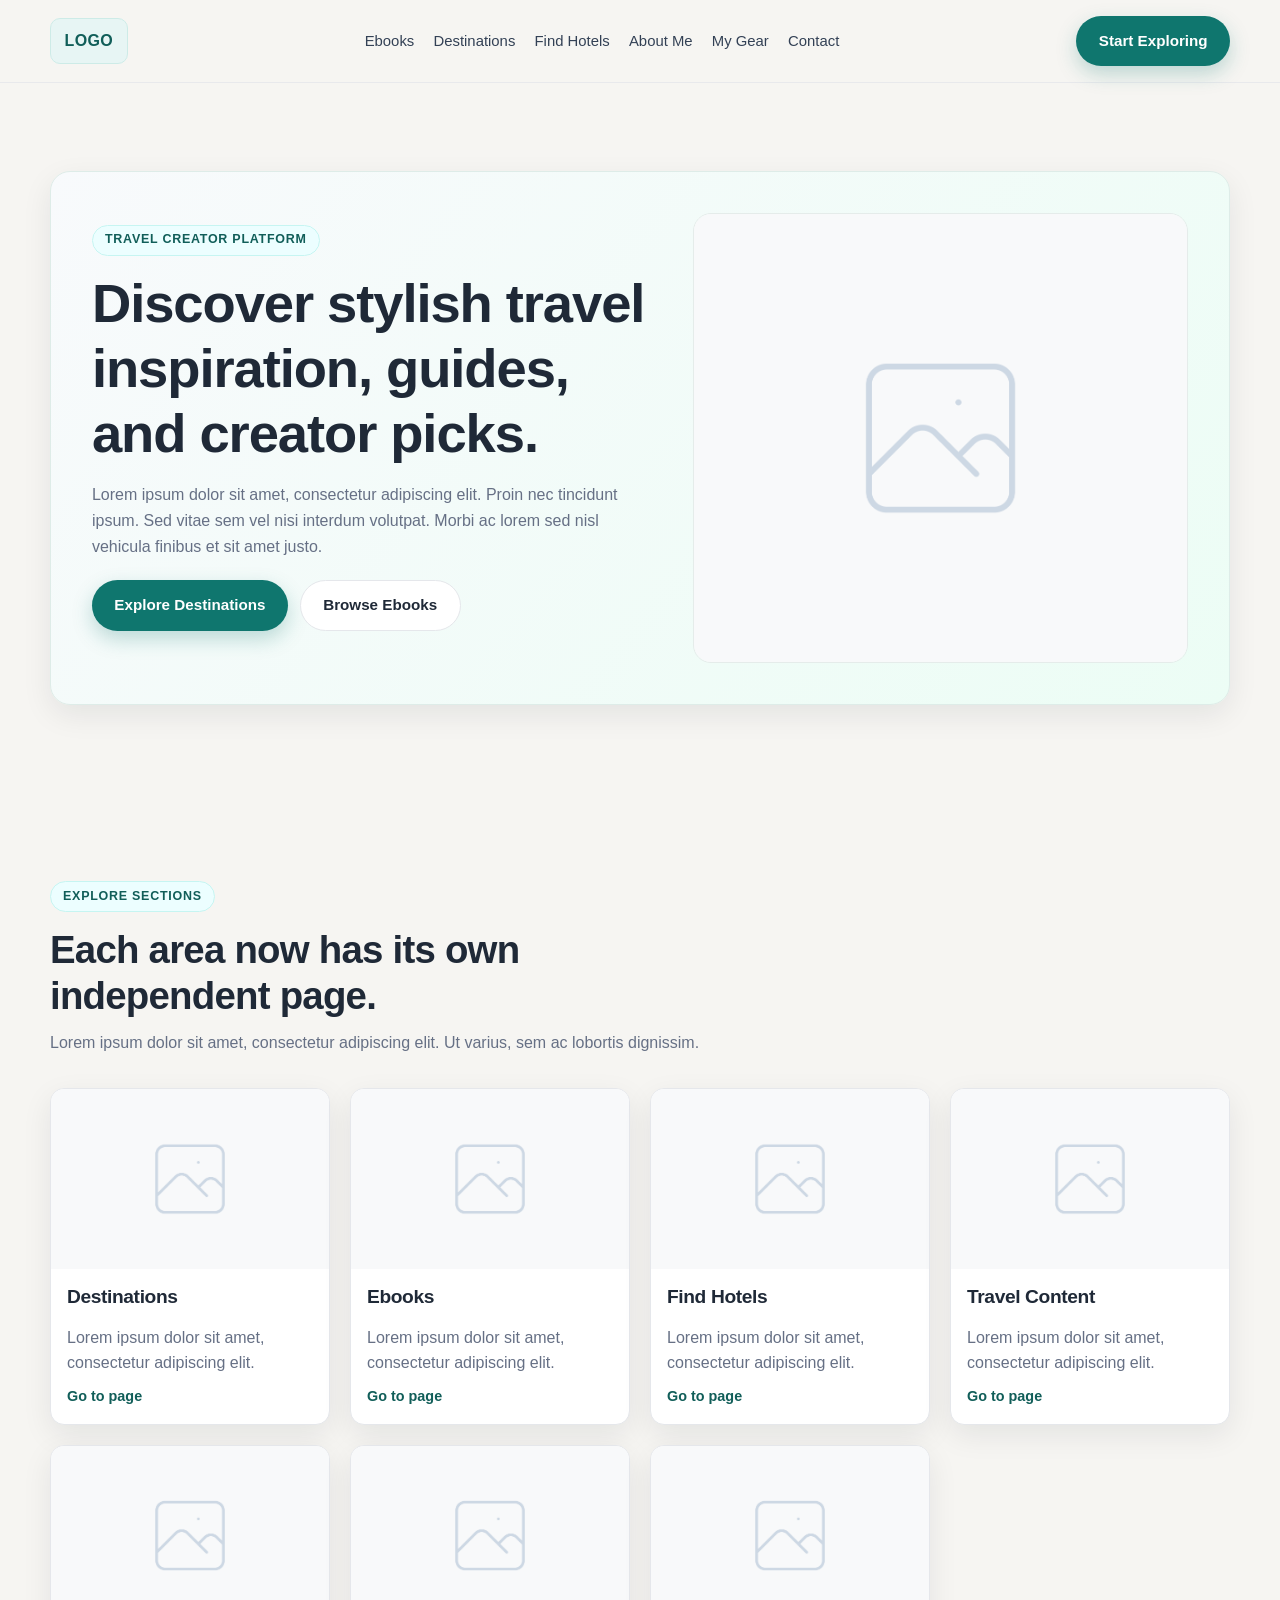
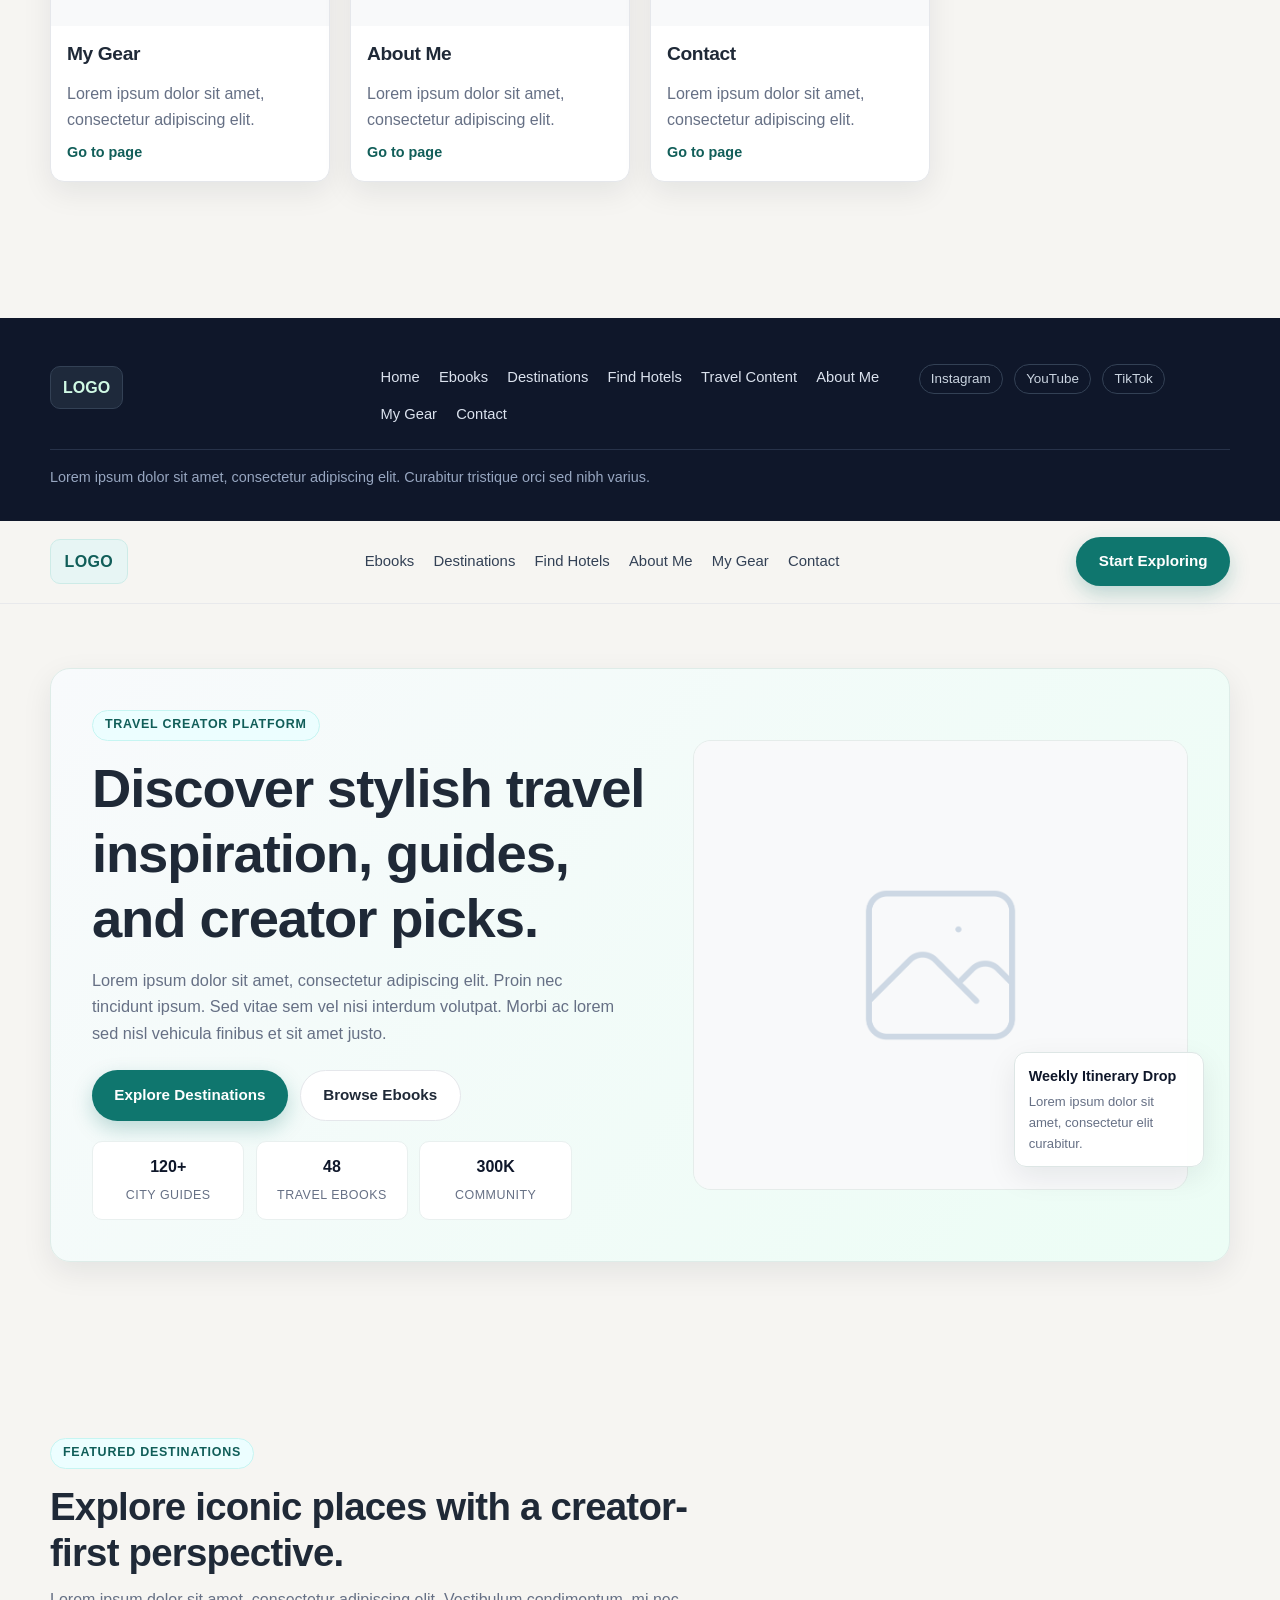
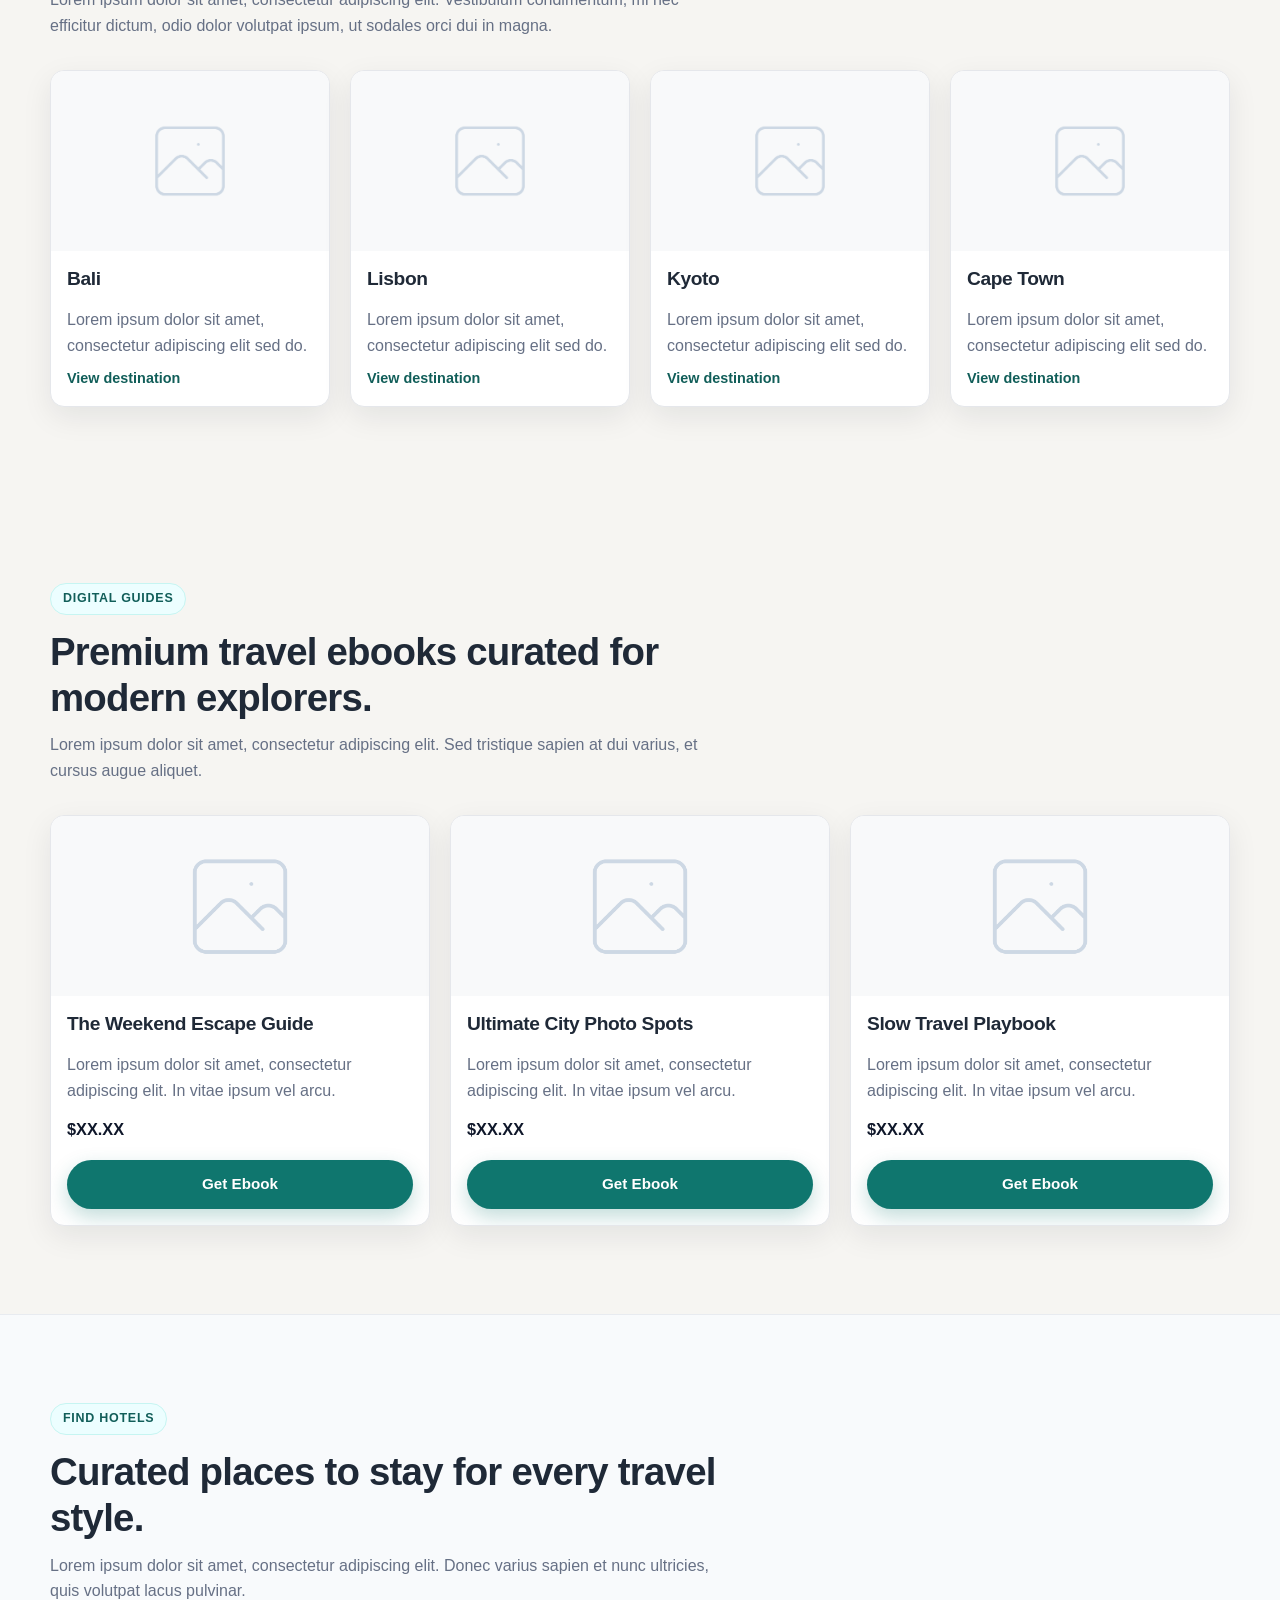
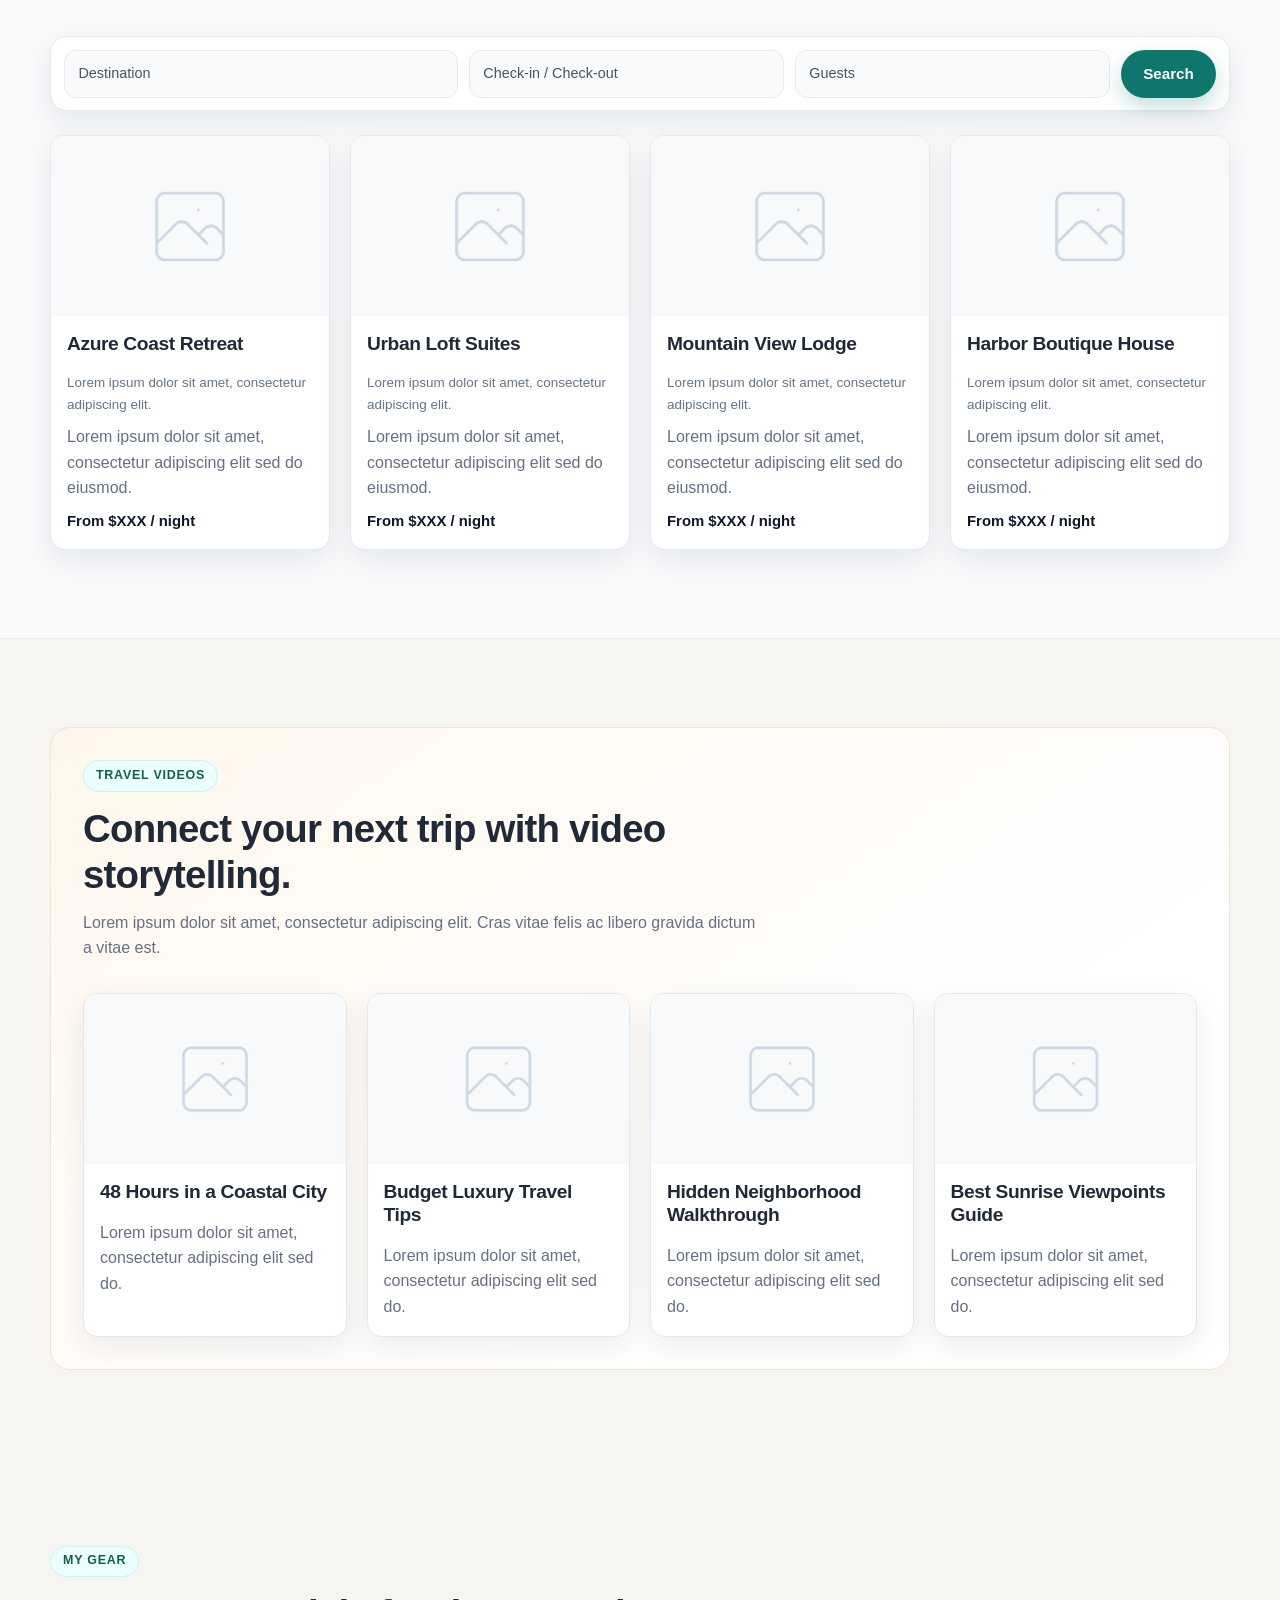
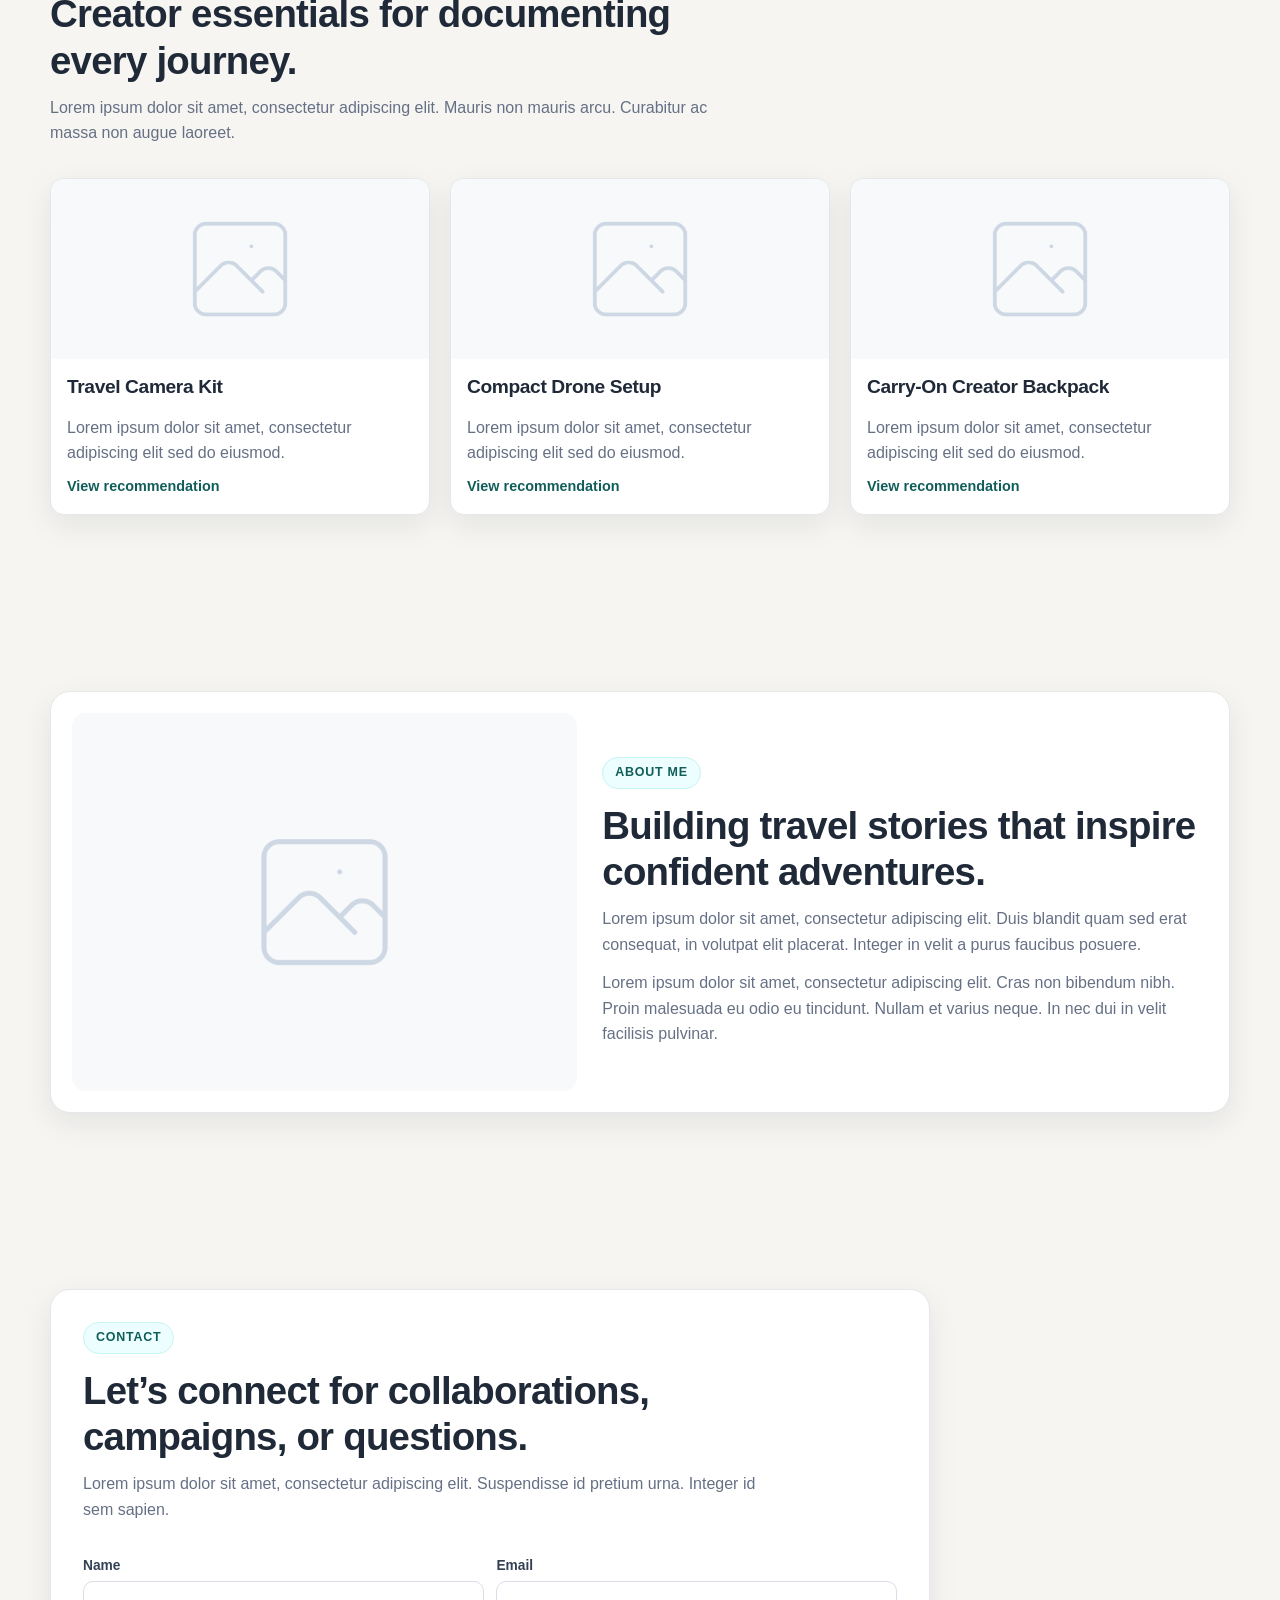
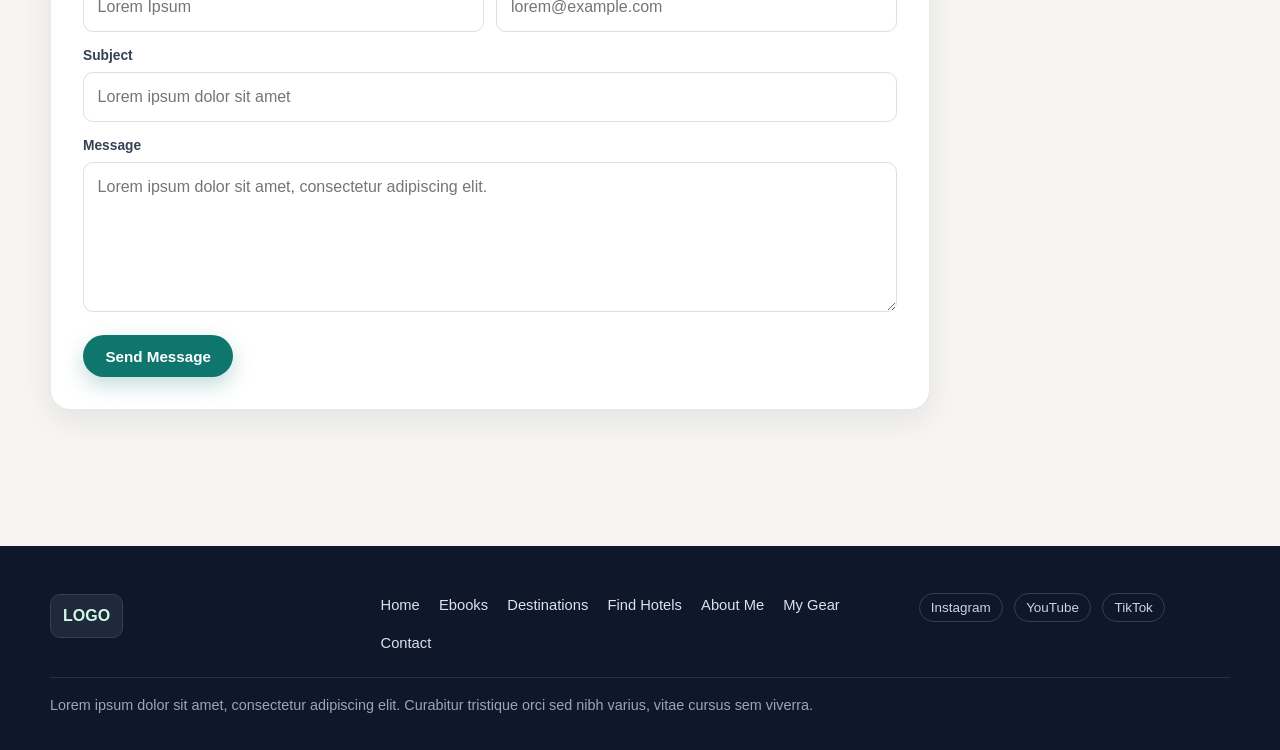
==== index.html @ 42e77be8 "Initial commit: static site (HTML/CSS) Made-with: Cursor" ====
<!DOCTYPE html>
<html lang="en">
<head>
  <meta charset="UTF-8">
  <meta name="viewport" content="width=device-width, initial-scale=1.0">
  <title>Home | Travel Creator Platform</title>
  <link rel="stylesheet" href="styles.css">
</head>
<body>
  <header class="top-nav">
    <div class="container nav-inner">
      <a class="logo" href="index.html">LOGO</a>
      <nav aria-label="Main navigation">
        <ul class="nav-links">
          <li><a href="ebooks.html">Ebooks</a></li>
          <li class="has-dropdown">
            <a href="destinations.html" aria-haspopup="true">Destinations</a>
            <ul class="dropdown-menu" aria-label="Random destination links">
              <li><a href="destinations.html#marrakech">Marrakech</a></li>
              <li><a href="destinations.html#reykjavik">Reykjavik</a></li>
              <li><a href="destinations.html#seoul">Seoul</a></li>
              <li><a href="destinations.html#cartagena">Cartagena</a></li>
              <li><a href="destinations.html#queenstown">Queenstown</a></li>
            </ul>
          </li>
          <li><a href="hotels.html">Find Hotels</a></li>
          <li><a href="about.html">About Me</a></li>
          <li><a href="gear.html">My Gear</a></li>
          <li><a href="contact.html">Contact</a></li>
        </ul>
      </nav>
      <a class="btn btn-primary" href="destinations.html">Start Exploring</a>
    </div>
  </header>

  <main>
    <section>
      <div class="container hero-shell">
        <div>
          <span class="eyebrow">Travel Creator Platform</span>
          <h1>Discover stylish travel inspiration, guides, and creator picks.</h1>
          <p>
            Lorem ipsum dolor sit amet, consectetur adipiscing elit. Proin nec tincidunt ipsum. Sed vitae sem vel nisi interdum
            volutpat. Morbi ac lorem sed nisl vehicula finibus et sit amet justo.
          </p>
          <div class="hero-actions">
            <a class="btn btn-primary" href="destinations.html">Explore Destinations</a>
            <a class="btn btn-outline" href="ebooks.html">Browse Ebooks</a>
          </div>
        </div>
        <div class="hero-media">
          <img src="general-img-landscape.png" alt="Travel hero placeholder image">
        </div>
      </div>
    </section>

    <section>
      <div class="container">
        <div class="section-head">
          <span class="eyebrow">Explore Sections</span>
          <h2>Each area now has its own independent page.</h2>
          <p>Lorem ipsum dolor sit amet, consectetur adipiscing elit. Ut varius, sem ac lobortis dignissim.</p>
        </div>
        <div class="card-grid grid-4">
          <article class="card">
            <img src="general-img-landscape.png" alt="Destinations preview placeholder">
            <div class="card-content">
              <h3>Destinations</h3>
              <p>Lorem ipsum dolor sit amet, consectetur adipiscing elit.</p>
              <a class="card-link" href="destinations.html">Go to page</a>
            </div>
          </article>
          <article class="card">
            <img src="general-img-landscape.png" alt="Ebooks preview placeholder">
            <div class="card-content">
              <h3>Ebooks</h3>
              <p>Lorem ipsum dolor sit amet, consectetur adipiscing elit.</p>
              <a class="card-link" href="ebooks.html">Go to page</a>
            </div>
          </article>
          <article class="card">
            <img src="general-img-landscape.png" alt="Hotels preview placeholder">
            <div class="card-content">
              <h3>Find Hotels</h3>
              <p>Lorem ipsum dolor sit amet, consectetur adipiscing elit.</p>
              <a class="card-link" href="hotels.html">Go to page</a>
            </div>
          </article>
          <article class="card">
            <img src="general-img-landscape.png" alt="Travel videos preview placeholder">
            <div class="card-content">
              <h3>Travel Content</h3>
              <p>Lorem ipsum dolor sit amet, consectetur adipiscing elit.</p>
              <a class="card-link" href="videos.html">Go to page</a>
            </div>
          </article>
          <article class="card">
            <img src="general-img-landscape.png" alt="My gear preview placeholder">
            <div class="card-content">
              <h3>My Gear</h3>
              <p>Lorem ipsum dolor sit amet, consectetur adipiscing elit.</p>
              <a class="card-link" href="gear.html">Go to page</a>
            </div>
          </article>
          <article class="card">
            <img src="general-img-landscape.png" alt="About me preview placeholder">
            <div class="card-content">
              <h3>About Me</h3>
              <p>Lorem ipsum dolor sit amet, consectetur adipiscing elit.</p>
              <a class="card-link" href="about.html">Go to page</a>
            </div>
          </article>
          <article class="card">
            <img src="general-img-landscape.png" alt="Contact preview placeholder">
            <div class="card-content">
              <h3>Contact</h3>
              <p>Lorem ipsum dolor sit amet, consectetur adipiscing elit.</p>
              <a class="card-link" href="contact.html">Go to page</a>
            </div>
          </article>
        </div>
      </div>
    </section>
  </main>

  <footer class="footer">
    <div class="container">
      <div class="footer-top">
        <div><a class="footer-logo" href="index.html">LOGO</a></div>
        <nav aria-label="Footer navigation">
          <ul class="footer-links">
            <li><a href="index.html">Home</a></li>
            <li><a href="ebooks.html">Ebooks</a></li>
            <li><a href="destinations.html">Destinations</a></li>
            <li><a href="hotels.html">Find Hotels</a></li>
            <li><a href="videos.html">Travel Content</a></li>
            <li><a href="about.html">About Me</a></li>
            <li><a href="gear.html">My Gear</a></li>
            <li><a href="contact.html">Contact</a></li>
          </ul>
        </nav>
        <ul class="social-links" aria-label="Social links placeholders">
          <li><a href="#">Instagram</a></li>
          <li><a href="#">YouTube</a></li>
          <li><a href="#">TikTok</a></li>
        </ul>
      </div>
      <p class="footer-note">Lorem ipsum dolor sit amet, consectetur adipiscing elit. Curabitur tristique orci sed nibh varius.</p>
    </div>
  </footer>
</body>
</html>
<!DOCTYPE html>
<html lang="en">
<head>
  <meta charset="UTF-8">
  <meta name="viewport" content="width=device-width, initial-scale=1.0">
  <title>Travel Creator Platform Mockup</title>
  <style>
    :root {
      --bg: #f6f5f2;
      --surface: #ffffff;
      --surface-soft: #f9fafb;
      --text: #1f2937;
      --muted: #667085;
      --primary: #0f766e;
      --primary-dark: #115e59;
      --accent: #f59e0b;
      --border: #e5e7eb;
      --shadow: 0 10px 30px rgba(15, 23, 42, 0.08);
      --radius-lg: 20px;
      --radius-md: 14px;
      --radius-sm: 10px;
      --container: 1180px;
    }

    * {
      box-sizing: border-box;
      margin: 0;
      padding: 0;
    }

    body {
      font-family: "Inter", "Segoe UI", Roboto, Helvetica, Arial, sans-serif;
      background: var(--bg);
      color: var(--text);
      line-height: 1.6;
    }

    img {
      max-width: 100%;
      display: block;
    }

    a {
      color: inherit;
      text-decoration: none;
    }

    .container {
      width: min(var(--container), calc(100% - 3rem));
      margin: 0 auto;
    }

    section {
      padding: 5.5rem 0;
    }

    .section-head {
      max-width: 680px;
      margin-bottom: 2rem;
    }

    .eyebrow {
      display: inline-block;
      background: #ecfeff;
      color: var(--primary-dark);
      border: 1px solid #c6f5f2;
      padding: 0.3rem 0.75rem;
      border-radius: 999px;
      font-size: 0.78rem;
      font-weight: 700;
      text-transform: uppercase;
      letter-spacing: 0.06em;
      margin-bottom: 0.9rem;
    }

    h1, h2, h3 {
      line-height: 1.2;
      letter-spacing: -0.02em;
    }

    h1 {
      font-size: clamp(2rem, 4.5vw, 3.4rem);
      margin-bottom: 1rem;
    }

    h2 {
      font-size: clamp(1.7rem, 3.2vw, 2.4rem);
      margin-bottom: 0.7rem;
    }

    h3 {
      font-size: 1.2rem;
      margin-bottom: 0.5rem;
    }

    p {
      color: var(--muted);
    }

    .btn {
      display: inline-flex;
      align-items: center;
      justify-content: center;
      gap: 0.45rem;
      border: none;
      border-radius: 999px;
      padding: 0.78rem 1.4rem;
      font-weight: 600;
      font-size: 0.95rem;
      cursor: pointer;
      transition: all 0.2s ease;
    }

    .btn-primary {
      background: var(--primary);
      color: #ffffff;
      box-shadow: 0 8px 20px rgba(15, 118, 110, 0.25);
    }

    .btn-primary:hover {
      background: var(--primary-dark);
      transform: translateY(-1px);
    }

    .btn-outline {
      background: #ffffff;
      color: var(--text);
      border: 1px solid var(--border);
    }

    .btn-outline:hover {
      border-color: #cfd6e1;
      background: #fbfbfb;
    }

    .top-nav {
      position: sticky;
      top: 0;
      z-index: 20;
      background: rgba(246, 245, 242, 0.92);
      backdrop-filter: blur(10px);
      border-bottom: 1px solid rgba(229, 231, 235, 0.8);
    }

    .nav-inner {
      display: flex;
      align-items: center;
      justify-content: space-between;
      gap: 1rem;
      min-height: 82px;
    }

    .logo {
      background: #e7f5f4;
      border: 1px solid #cdebe7;
      color: var(--primary-dark);
      font-weight: 800;
      border-radius: 10px;
      padding: 0.55rem 0.85rem;
      letter-spacing: 0.02em;
      white-space: nowrap;
    }

    .nav-links {
      display: flex;
      flex-wrap: wrap;
      align-items: center;
      justify-content: center;
      gap: 1rem;
      list-style: none;
      font-size: 0.93rem;
      color: #334155;
      font-weight: 500;
    }

    .nav-links a {
      padding: 0.35rem 0.1rem;
      border-bottom: 2px solid transparent;
      transition: border-color 0.2s ease, color 0.2s ease;
    }

    .has-dropdown {
      position: relative;
    }

    .dropdown-menu {
      position: absolute;
      top: calc(100% + 0.6rem);
      left: 0;
      list-style: none;
      min-width: 190px;
      padding: 0.5rem;
      background: #ffffff;
      border: 1px solid var(--border);
      border-radius: 12px;
      box-shadow: var(--shadow);
      display: grid;
      gap: 0.2rem;
      opacity: 0;
      visibility: hidden;
      transform: translateY(8px);
      transition: opacity 0.2s ease, transform 0.2s ease, visibility 0.2s ease;
      z-index: 30;
    }

    .dropdown-menu a {
      display: block;
      border-radius: 8px;
      padding: 0.45rem 0.55rem;
      border-bottom: none;
      font-size: 0.9rem;
      color: #334155;
    }

    .dropdown-menu a:hover {
      background: #f3f6fb;
      color: var(--primary-dark);
    }

    .has-dropdown:hover .dropdown-menu,
    .has-dropdown:focus-within .dropdown-menu {
      opacity: 1;
      visibility: visible;
      transform: translateY(0);
    }

    .nav-links a:hover {
      color: var(--primary-dark);
      border-color: #9fe6de;
    }

    .hero {
      padding-top: 4rem;
    }

    .hero-shell {
      display: grid;
      grid-template-columns: 1.15fr 1fr;
      gap: 2rem;
      align-items: center;
      background: linear-gradient(130deg, #f8fafc 0%, #ecfdf5 100%);
      border: 1px solid #deece8;
      border-radius: var(--radius-lg);
      padding: clamp(1.4rem, 3.2vw, 3rem);
      box-shadow: var(--shadow);
      position: relative;
      overflow: hidden;
    }

    .hero-copy p {
      max-width: 58ch;
      margin-bottom: 1.5rem;
      font-size: 1.02rem;
    }

    .hero-actions {
      display: flex;
      flex-wrap: wrap;
      gap: 0.75rem;
      margin-bottom: 1.25rem;
    }

    .mini-stats {
      display: grid;
      grid-template-columns: repeat(3, minmax(80px, 1fr));
      gap: 0.7rem;
      max-width: 480px;
    }

    .mini-stats div {
      background: #ffffff;
      border: 1px solid #e9f0ef;
      border-radius: var(--radius-sm);
      padding: 0.75rem;
      text-align: center;
    }

    .mini-stats strong {
      display: block;
      color: #0f172a;
      font-size: 1rem;
      margin-bottom: 0.1rem;
    }

    .mini-stats span {
      color: var(--muted);
      font-size: 0.78rem;
      text-transform: uppercase;
      letter-spacing: 0.04em;
    }

    .hero-media {
      position: relative;
    }

    .hero-media img {
      width: 100%;
      height: 450px;
      object-fit: cover;
      border-radius: 18px;
      border: 1px solid #e5ecea;
    }

    .floating-card {
      position: absolute;
      right: -1rem;
      bottom: 1.4rem;
      background: rgba(255, 255, 255, 0.95);
      border: 1px solid #dde6e5;
      border-radius: 12px;
      box-shadow: var(--shadow);
      padding: 0.75rem 0.85rem;
      max-width: 190px;
    }

    .floating-card strong {
      font-size: 0.9rem;
      display: block;
      color: #0f172a;
      margin-bottom: 0.2rem;
    }

    .floating-card p {
      font-size: 0.82rem;
    }

    .card-grid {
      display: grid;
      gap: 1.25rem;
    }

    .dest-grid {
      grid-template-columns: repeat(4, minmax(0, 1fr));
    }

    .ebook-grid,
    .gear-grid {
      grid-template-columns: repeat(3, minmax(0, 1fr));
    }

    .hotel-grid,
    .video-grid {
      grid-template-columns: repeat(4, minmax(0, 1fr));
    }

    .card {
      background: var(--surface);
      border: 1px solid var(--border);
      border-radius: var(--radius-md);
      overflow: hidden;
      box-shadow: var(--shadow);
      display: flex;
      flex-direction: column;
      min-height: 100%;
    }

    .card img {
      width: 100%;
      height: 180px;
      object-fit: cover;
    }

    .card-content {
      padding: 1rem;
      display: flex;
      flex-direction: column;
      gap: 0.55rem;
      flex-grow: 1;
    }

    .card-link {
      margin-top: auto;
      color: var(--primary-dark);
      font-weight: 700;
      font-size: 0.9rem;
    }

    .price {
      color: #0f172a;
      font-weight: 800;
      font-size: 1.02rem;
      margin: 0.25rem 0 0.55rem;
    }

    .hotels-section {
      background: #f8fafc;
      border-top: 1px solid #e8ebf0;
      border-bottom: 1px solid #e8ebf0;
    }

    .search-mock {
      background: #ffffff;
      border: 1px solid var(--border);
      border-radius: 16px;
      box-shadow: var(--shadow);
      padding: 0.8rem;
      display: grid;
      grid-template-columns: 1.25fr 1fr 1fr auto;
      gap: 0.65rem;
      margin-bottom: 1.5rem;
    }

    .search-chip {
      background: var(--surface-soft);
      border: 1px solid #e8eaef;
      border-radius: 12px;
      padding: 0.72rem 0.85rem;
      color: #475467;
      font-size: 0.9rem;
    }

    .hotel-meta {
      font-size: 0.84rem;
      color: #64748b;
    }

    .hotel-price {
      margin-top: auto;
      font-weight: 700;
      color: #0f172a;
      font-size: 0.93rem;
    }

    .youtube-wrap {
      background: linear-gradient(145deg, #fff7ed 0%, #fff 70%);
      border: 1px solid #f4e4cd;
      border-radius: var(--radius-lg);
      padding: clamp(1.2rem, 2.5vw, 2rem);
    }

    .video-card img {
      height: 170px;
    }

    .about-grid {
      display: grid;
      grid-template-columns: 1fr 1.2fr;
      gap: 1.6rem;
      align-items: center;
      background: #ffffff;
      border: 1px solid var(--border);
      border-radius: var(--radius-lg);
      box-shadow: var(--shadow);
      padding: 1.3rem;
    }

    .about-grid img {
      border-radius: 14px;
      min-height: 320px;
      object-fit: cover;
    }

    .about-content p + p {
      margin-top: 0.8rem;
    }

    .contact-wrap {
      max-width: 880px;
      background: #ffffff;
      border: 1px solid var(--border);
      border-radius: var(--radius-lg);
      padding: clamp(1.2rem, 2.5vw, 2rem);
      box-shadow: var(--shadow);
    }

    form {
      margin-top: 1rem;
    }

    .form-grid {
      display: grid;
      grid-template-columns: repeat(2, minmax(0, 1fr));
      gap: 0.8rem;
      margin-bottom: 0.8rem;
    }

    label {
      display: block;
      font-size: 0.86rem;
      color: #344054;
      margin-bottom: 0.3rem;
      font-weight: 600;
    }

    input,
    textarea {
      width: 100%;
      border: 1px solid #d9dee8;
      border-radius: 10px;
      padding: 0.72rem 0.85rem;
      font: inherit;
      color: var(--text);
      background: #fff;
    }

    textarea {
      min-height: 150px;
      resize: vertical;
    }

    .footer {
      background: #0f172a;
      color: #dbe2ee;
      padding: 3rem 0 2rem;
      margin-top: 3rem;
    }

    .footer-top {
      display: grid;
      grid-template-columns: 1.2fr 2fr 1.2fr;
      gap: 1.2rem;
      align-items: start;
      margin-bottom: 1.4rem;
    }

    .footer-logo {
      display: inline-block;
      background: #1e293b;
      border: 1px solid #334155;
      border-radius: 10px;
      color: #d1fae5;
      font-weight: 800;
      padding: 0.5rem 0.75rem;
    }

    .footer-links {
      list-style: none;
      display: flex;
      flex-wrap: wrap;
      gap: 0.85rem 1.2rem;
      font-size: 0.92rem;
    }

    .social-links {
      list-style: none;
      display: flex;
      flex-wrap: wrap;
      gap: 0.7rem;
      justify-content: flex-start;
    }

    .social-links a {
      border: 1px solid #334155;
      border-radius: 999px;
      padding: 0.38rem 0.7rem;
      font-size: 0.84rem;
      color: #cbd5e1;
    }

    .footer-note {
      border-top: 1px solid #273249;
      padding-top: 1rem;
      font-size: 0.9rem;
      color: #97a6c0;
    }

    @media (max-width: 1080px) {
      .hero-shell,
      .about-grid {
        grid-template-columns: 1fr;
      }

      .dest-grid {
        grid-template-columns: repeat(2, minmax(0, 1fr));
      }

      .ebook-grid,
      .hotel-grid,
      .video-grid,
      .gear-grid {
        grid-template-columns: repeat(2, minmax(0, 1fr));
      }

      .search-mock {
        grid-template-columns: 1fr 1fr;
      }

      .footer-top {
        grid-template-columns: 1fr;
      }
    }

    @media (max-width: 700px) {
      .container {
        width: min(var(--container), calc(100% - 1.4rem));
      }

      section {
        padding: 4rem 0;
      }

      .nav-inner {
        flex-wrap: wrap;
        justify-content: center;
        padding: 0.8rem 0;
      }

      .nav-links {
        justify-content: center;
      }

      .dropdown-menu {
        position: static;
        opacity: 1;
        visibility: visible;
        transform: none;
        min-width: 0;
        margin-top: 0.45rem;
      }

      .dest-grid,
      .ebook-grid,
      .hotel-grid,
      .video-grid,
      .gear-grid,
      .form-grid,
      .search-mock {
        grid-template-columns: 1fr;
      }

      .hero-media img {
        height: 300px;
      }

      .floating-card {
        right: 0.8rem;
      }
    }
  </style>
</head>
<body>
  <header class="top-nav">
    <div class="container nav-inner">
      <a class="logo" href="#">LOGO</a>
      <nav aria-label="Main navigation">
        <ul class="nav-links">
          <li><a href="#ebooks">Ebooks</a></li>
          <li class="has-dropdown">
            <a href="#destinations" aria-haspopup="true">Destinations</a>
            <ul class="dropdown-menu" aria-label="Random destination links">
              <li><a href="#destinations">Marrakech</a></li>
              <li><a href="#destinations">Reykjavik</a></li>
              <li><a href="#destinations">Seoul</a></li>
              <li><a href="#destinations">Cartagena</a></li>
              <li><a href="#destinations">Queenstown</a></li>
            </ul>
          </li>
          <li><a href="#find-hotels">Find Hotels</a></li>
          <li><a href="#about">About Me</a></li>
          <li><a href="#gear">My Gear</a></li>
          <li><a href="#contact">Contact</a></li>
        </ul>
      </nav>
      <a class="btn btn-primary" href="#">Start Exploring</a>
    </div>
  </header>

  <main id="home">
    <section class="hero">
      <div class="container hero-shell">
        <div class="hero-copy">
          <span class="eyebrow">Travel Creator Platform</span>
          <h1>Discover stylish travel inspiration, guides, and creator picks.</h1>
          <p>
            Lorem ipsum dolor sit amet, consectetur adipiscing elit. Proin nec tincidunt ipsum. Sed vitae sem vel nisi interdum
            volutpat. Morbi ac lorem sed nisl vehicula finibus et sit amet justo.
          </p>
          <div class="hero-actions">
            <a class="btn btn-primary" href="#">Explore Destinations</a>
            <a class="btn btn-outline" href="#">Browse Ebooks</a>
          </div>
          <div class="mini-stats" aria-label="Travel highlights">
            <div>
              <strong>120+</strong>
              <span>City Guides</span>
            </div>
            <div>
              <strong>48</strong>
              <span>Travel Ebooks</span>
            </div>
            <div>
              <strong>300K</strong>
              <span>Community</span>
            </div>
          </div>
        </div>
        <div class="hero-media">
          <img src="general-img-landscape.png" alt="Travel hero placeholder image">
          <aside class="floating-card">
            <strong>Weekly Itinerary Drop</strong>
            <p>Lorem ipsum dolor sit amet, consectetur elit curabitur.</p>
          </aside>
        </div>
      </div>
    </section>

    <section id="destinations">
      <div class="container">
        <div class="section-head">
          <span class="eyebrow">Featured Destinations</span>
          <h2>Explore iconic places with a creator-first perspective.</h2>
          <p>
            Lorem ipsum dolor sit amet, consectetur adipiscing elit. Vestibulum condimentum, mi nec efficitur dictum, odio dolor
            volutpat ipsum, ut sodales orci dui in magna.
          </p>
        </div>
        <div class="card-grid dest-grid">
          <article class="card">
            <img src="general-img-landscape.png" alt="Destination placeholder for Bali">
            <div class="card-content">
              <h3>Bali</h3>
              <p>Lorem ipsum dolor sit amet, consectetur adipiscing elit sed do.</p>
              <a class="card-link" href="#">View destination</a>
            </div>
          </article>
          <article class="card">
            <img src="general-img-landscape.png" alt="Destination placeholder for Lisbon">
            <div class="card-content">
              <h3>Lisbon</h3>
              <p>Lorem ipsum dolor sit amet, consectetur adipiscing elit sed do.</p>
              <a class="card-link" href="#">View destination</a>
            </div>
          </article>
          <article class="card">
            <img src="general-img-landscape.png" alt="Destination placeholder for Kyoto">
            <div class="card-content">
              <h3>Kyoto</h3>
              <p>Lorem ipsum dolor sit amet, consectetur adipiscing elit sed do.</p>
              <a class="card-link" href="#">View destination</a>
            </div>
          </article>
          <article class="card">
            <img src="general-img-landscape.png" alt="Destination placeholder for Cape Town">
            <div class="card-content">
              <h3>Cape Town</h3>
              <p>Lorem ipsum dolor sit amet, consectetur adipiscing elit sed do.</p>
              <a class="card-link" href="#">View destination</a>
            </div>
          </article>
        </div>
      </div>
    </section>

    <section id="ebooks">
      <div class="container">
        <div class="section-head">
          <span class="eyebrow">Digital Guides</span>
          <h2>Premium travel ebooks curated for modern explorers.</h2>
          <p>
            Lorem ipsum dolor sit amet, consectetur adipiscing elit. Sed tristique sapien at dui varius, et cursus augue aliquet.
          </p>
        </div>
        <div class="card-grid ebook-grid">
          <article class="card">
            <img src="general-img-landscape.png" alt="Ebook cover placeholder one">
            <div class="card-content">
              <h3>The Weekend Escape Guide</h3>
              <p>Lorem ipsum dolor sit amet, consectetur adipiscing elit. In vitae ipsum vel arcu.</p>
              <div class="price">$XX.XX</div>
              <a class="btn btn-primary" href="#">Get Ebook</a>
            </div>
          </article>
          <article class="card">
            <img src="general-img-landscape.png" alt="Ebook cover placeholder two">
            <div class="card-content">
              <h3>Ultimate City Photo Spots</h3>
              <p>Lorem ipsum dolor sit amet, consectetur adipiscing elit. In vitae ipsum vel arcu.</p>
              <div class="price">$XX.XX</div>
              <a class="btn btn-primary" href="#">Get Ebook</a>
            </div>
          </article>
          <article class="card">
            <img src="general-img-landscape.png" alt="Ebook cover placeholder three">
            <div class="card-content">
              <h3>Slow Travel Playbook</h3>
              <p>Lorem ipsum dolor sit amet, consectetur adipiscing elit. In vitae ipsum vel arcu.</p>
              <div class="price">$XX.XX</div>
              <a class="btn btn-primary" href="#">Get Ebook</a>
            </div>
          </article>
        </div>
      </div>
    </section>

    <section id="find-hotels" class="hotels-section">
      <div class="container">
        <div class="section-head">
          <span class="eyebrow">Find Hotels</span>
          <h2>Curated places to stay for every travel style.</h2>
          <p>
            Lorem ipsum dolor sit amet, consectetur adipiscing elit. Donec varius sapien et nunc ultricies, quis volutpat lacus
            pulvinar.
          </p>
        </div>
        <div class="search-mock" aria-label="Hotel search UI mockup">
          <div class="search-chip">Destination</div>
          <div class="search-chip">Check-in / Check-out</div>
          <div class="search-chip">Guests</div>
          <button class="btn btn-primary" type="button">Search</button>
        </div>
        <div class="card-grid hotel-grid">
          <article class="card">
            <img src="general-img-landscape.png" alt="Hotel placeholder one">
            <div class="card-content">
              <h3>Azure Coast Retreat</h3>
              <p class="hotel-meta">Lorem ipsum dolor sit amet, consectetur adipiscing elit.</p>
              <p>Lorem ipsum dolor sit amet, consectetur adipiscing elit sed do eiusmod.</p>
              <div class="hotel-price">From $XXX / night</div>
            </div>
          </article>
          <article class="card">
            <img src="general-img-landscape.png" alt="Hotel placeholder two">
            <div class="card-content">
              <h3>Urban Loft Suites</h3>
              <p class="hotel-meta">Lorem ipsum dolor sit amet, consectetur adipiscing elit.</p>
              <p>Lorem ipsum dolor sit amet, consectetur adipiscing elit sed do eiusmod.</p>
              <div class="hotel-price">From $XXX / night</div>
            </div>
          </article>
          <article class="card">
            <img src="general-img-landscape.png" alt="Hotel placeholder three">
            <div class="card-content">
              <h3>Mountain View Lodge</h3>
              <p class="hotel-meta">Lorem ipsum dolor sit amet, consectetur adipiscing elit.</p>
              <p>Lorem ipsum dolor sit amet, consectetur adipiscing elit sed do eiusmod.</p>
              <div class="hotel-price">From $XXX / night</div>
            </div>
          </article>
          <article class="card">
            <img src="general-img-landscape.png" alt="Hotel placeholder four">
            <div class="card-content">
              <h3>Harbor Boutique House</h3>
              <p class="hotel-meta">Lorem ipsum dolor sit amet, consectetur adipiscing elit.</p>
              <p>Lorem ipsum dolor sit amet, consectetur adipiscing elit sed do eiusmod.</p>
              <div class="hotel-price">From $XXX / night</div>
            </div>
          </article>
        </div>
      </div>
    </section>

    <section>
      <div class="container youtube-wrap">
        <div class="section-head">
          <span class="eyebrow">Travel Videos</span>
          <h2>Connect your next trip with video storytelling.</h2>
          <p>
            Lorem ipsum dolor sit amet, consectetur adipiscing elit. Cras vitae felis ac libero gravida dictum a vitae est.
          </p>
        </div>
        <div class="card-grid video-grid">
          <article class="card video-card">
            <img src="general-img-landscape.png" alt="Video thumbnail placeholder one">
            <div class="card-content">
              <h3>48 Hours in a Coastal City</h3>
              <p>Lorem ipsum dolor sit amet, consectetur adipiscing elit sed do.</p>
            </div>
          </article>
          <article class="card video-card">
            <img src="general-img-landscape.png" alt="Video thumbnail placeholder two">
            <div class="card-content">
              <h3>Budget Luxury Travel Tips</h3>
              <p>Lorem ipsum dolor sit amet, consectetur adipiscing elit sed do.</p>
            </div>
          </article>
          <article class="card video-card">
            <img src="general-img-landscape.png" alt="Video thumbnail placeholder three">
            <div class="card-content">
              <h3>Hidden Neighborhood Walkthrough</h3>
              <p>Lorem ipsum dolor sit amet, consectetur adipiscing elit sed do.</p>
            </div>
          </article>
          <article class="card video-card">
            <img src="general-img-landscape.png" alt="Video thumbnail placeholder four">
            <div class="card-content">
              <h3>Best Sunrise Viewpoints Guide</h3>
              <p>Lorem ipsum dolor sit amet, consectetur adipiscing elit sed do.</p>
            </div>
          </article>
        </div>
      </div>
    </section>

    <section id="gear">
      <div class="container">
        <div class="section-head">
          <span class="eyebrow">My Gear</span>
          <h2>Creator essentials for documenting every journey.</h2>
          <p>
            Lorem ipsum dolor sit amet, consectetur adipiscing elit. Mauris non mauris arcu. Curabitur ac massa non augue laoreet.
          </p>
        </div>
        <div class="card-grid gear-grid">
          <article class="card">
            <img src="general-img-landscape.png" alt="Gear placeholder camera">
            <div class="card-content">
              <h3>Travel Camera Kit</h3>
              <p>Lorem ipsum dolor sit amet, consectetur adipiscing elit sed do eiusmod.</p>
              <a class="card-link" href="#">View recommendation</a>
            </div>
          </article>
          <article class="card">
            <img src="general-img-landscape.png" alt="Gear placeholder drone">
            <div class="card-content">
              <h3>Compact Drone Setup</h3>
              <p>Lorem ipsum dolor sit amet, consectetur adipiscing elit sed do eiusmod.</p>
              <a class="card-link" href="#">View recommendation</a>
            </div>
          </article>
          <article class="card">
            <img src="general-img-landscape.png" alt="Gear placeholder backpack">
            <div class="card-content">
              <h3>Carry-On Creator Backpack</h3>
              <p>Lorem ipsum dolor sit amet, consectetur adipiscing elit sed do eiusmod.</p>
              <a class="card-link" href="#">View recommendation</a>
            </div>
          </article>
        </div>
      </div>
    </section>

    <section id="about">
      <div class="container about-grid">
        <img src="general-img-landscape.png" alt="About me profile placeholder image">
        <div class="about-content">
          <span class="eyebrow">About Me</span>
          <h2>Building travel stories that inspire confident adventures.</h2>
          <p>
            Lorem ipsum dolor sit amet, consectetur adipiscing elit. Duis blandit quam sed erat consequat, in volutpat elit
            placerat. Integer in velit a purus faucibus posuere.
          </p>
          <p>
            Lorem ipsum dolor sit amet, consectetur adipiscing elit. Cras non bibendum nibh. Proin malesuada eu odio eu tincidunt.
            Nullam et varius neque. In nec dui in velit facilisis pulvinar.
          </p>
        </div>
      </div>
    </section>

    <section id="contact">
      <div class="container">
        <div class="contact-wrap">
          <div class="section-head">
            <span class="eyebrow">Contact</span>
            <h2>Let’s connect for collaborations, campaigns, or questions.</h2>
            <p>
              Lorem ipsum dolor sit amet, consectetur adipiscing elit. Suspendisse id pretium urna. Integer id sem sapien.
            </p>
          </div>
          <form action="#" method="post">
            <div class="form-grid">
              <div>
                <label for="name">Name</label>
                <input id="name" type="text" name="name" placeholder="Lorem Ipsum">
              </div>
              <div>
                <label for="email">Email</label>
                <input id="email" type="email" name="email" placeholder="lorem@example.com">
              </div>
            </div>
            <div style="margin-bottom: 0.8rem;">
              <label for="subject">Subject</label>
              <input id="subject" type="text" name="subject" placeholder="Lorem ipsum dolor sit amet">
            </div>
            <div style="margin-bottom: 1rem;">
              <label for="message">Message</label>
              <textarea id="message" name="message" placeholder="Lorem ipsum dolor sit amet, consectetur adipiscing elit."></textarea>
            </div>
            <button class="btn btn-primary" type="submit">Send Message</button>
          </form>
        </div>
      </div>
    </section>
  </main>

  <footer class="footer">
    <div class="container">
      <div class="footer-top">
        <div>
          <a class="footer-logo" href="#">LOGO</a>
        </div>
        <nav aria-label="Footer navigation">
          <ul class="footer-links">
            <li><a href="#home">Home</a></li>
            <li><a href="#ebooks">Ebooks</a></li>
            <li><a href="#destinations">Destinations</a></li>
            <li><a href="#find-hotels">Find Hotels</a></li>
            <li><a href="#about">About Me</a></li>
            <li><a href="#gear">My Gear</a></li>
            <li><a href="#contact">Contact</a></li>
          </ul>
        </nav>
        <ul class="social-links" aria-label="Social links placeholders">
          <li><a href="#">Instagram</a></li>
          <li><a href="#">YouTube</a></li>
          <li><a href="#">TikTok</a></li>
        </ul>
      </div>
      <p class="footer-note">
        Lorem ipsum dolor sit amet, consectetur adipiscing elit. Curabitur tristique orci sed nibh varius, vitae cursus sem
        viverra.
      </p>
    </div>
  </footer>
</body>
</html>
---- styles.css ----
:root {
  --bg: #f6f5f2;
  --surface: #ffffff;
  --surface-soft: #f9fafb;
  --text: #1f2937;
  --muted: #667085;
  --primary: #0f766e;
  --primary-dark: #115e59;
  --border: #e5e7eb;
  --shadow: 0 10px 30px rgba(15, 23, 42, 0.08);
  --radius-lg: 20px;
  --radius-md: 14px;
  --radius-sm: 10px;
  --container: 1180px;
}

* {
  box-sizing: border-box;
  margin: 0;
  padding: 0;
}

body {
  font-family: "Inter", "Segoe UI", Roboto, Helvetica, Arial, sans-serif;
  background: var(--bg);
  color: var(--text);
  line-height: 1.6;
}

img {
  max-width: 100%;
  display: block;
}

a {
  color: inherit;
  text-decoration: none;
}

.container {
  width: min(var(--container), calc(100% - 3rem));
  margin: 0 auto;
}

section {
  padding: 5rem 0;
}

.section-head {
  max-width: 700px;
  margin-bottom: 2rem;
}

.eyebrow {
  display: inline-block;
  background: #ecfeff;
  color: var(--primary-dark);
  border: 1px solid #c6f5f2;
  padding: 0.3rem 0.75rem;
  border-radius: 999px;
  font-size: 0.78rem;
  font-weight: 700;
  text-transform: uppercase;
  letter-spacing: 0.06em;
  margin-bottom: 0.9rem;
}

h1,
h2,
h3 {
  line-height: 1.2;
  letter-spacing: -0.02em;
}

h1 {
  font-size: clamp(2rem, 4.5vw, 3.4rem);
  margin-bottom: 1rem;
}

h2 {
  font-size: clamp(1.7rem, 3.2vw, 2.4rem);
  margin-bottom: 0.7rem;
}

h3 {
  font-size: 1.2rem;
  margin-bottom: 0.5rem;
}

p {
  color: var(--muted);
}

.btn {
  display: inline-flex;
  align-items: center;
  justify-content: center;
  gap: 0.45rem;
  border: none;
  border-radius: 999px;
  padding: 0.78rem 1.4rem;
  font-weight: 600;
  font-size: 0.95rem;
  transition: all 0.2s ease;
}

.btn-primary {
  background: var(--primary);
  color: #ffffff;
  box-shadow: 0 8px 20px rgba(15, 118, 110, 0.25);
}

.btn-primary:hover {
  background: var(--primary-dark);
}

.btn-outline {
  background: #ffffff;
  color: var(--text);
  border: 1px solid var(--border);
}

.btn-outline:hover {
  border-color: #cfd6e1;
  background: #fbfbfb;
}

.top-nav {
  position: sticky;
  top: 0;
  z-index: 20;
  background: rgba(246, 245, 242, 0.92);
  backdrop-filter: blur(10px);
  border-bottom: 1px solid rgba(229, 231, 235, 0.8);
}

.nav-inner {
  display: flex;
  align-items: center;
  justify-content: space-between;
  gap: 1rem;
  min-height: 82px;
}

.logo {
  background: #e7f5f4;
  border: 1px solid #cdebe7;
  color: var(--primary-dark);
  font-weight: 800;
  border-radius: 10px;
  padding: 0.55rem 0.85rem;
  letter-spacing: 0.02em;
  white-space: nowrap;
}

.nav-links {
  display: flex;
  flex-wrap: wrap;
  align-items: center;
  justify-content: center;
  gap: 1rem;
  list-style: none;
  font-size: 0.93rem;
  color: #334155;
  font-weight: 500;
}

.nav-links a {
  padding: 0.35rem 0.1rem;
  border-bottom: 2px solid transparent;
  transition: border-color 0.2s ease, color 0.2s ease;
}

.nav-links a:hover,
.nav-links a.active {
  color: var(--primary-dark);
  border-color: #9fe6de;
}

.has-dropdown {
  position: relative;
}

.dropdown-menu {
  position: absolute;
  top: calc(100% + 0.6rem);
  left: 0;
  list-style: none;
  min-width: 190px;
  padding: 0.5rem;
  background: #ffffff;
  border: 1px solid var(--border);
  border-radius: 12px;
  box-shadow: var(--shadow);
  display: grid;
  gap: 0.2rem;
  opacity: 0;
  visibility: hidden;
  transform: translateY(8px);
  transition: opacity 0.2s ease, transform 0.2s ease, visibility 0.2s ease;
  z-index: 30;
}

.dropdown-menu a {
  display: block;
  border-radius: 8px;
  padding: 0.45rem 0.55rem;
  border-bottom: none;
  font-size: 0.9rem;
  color: #334155;
}

.dropdown-menu a:hover {
  background: #f3f6fb;
  color: var(--primary-dark);
}

.has-dropdown:hover .dropdown-menu,
.has-dropdown:focus-within .dropdown-menu {
  opacity: 1;
  visibility: visible;
  transform: translateY(0);
}

.hero-shell {
  display: grid;
  grid-template-columns: 1.1fr 1fr;
  gap: 2rem;
  align-items: center;
  background: linear-gradient(130deg, #f8fafc 0%, #ecfdf5 100%);
  border: 1px solid #deece8;
  border-radius: var(--radius-lg);
  padding: clamp(1.4rem, 3.2vw, 3rem);
  box-shadow: var(--shadow);
}

.hero-media img {
  width: 100%;
  height: 430px;
  object-fit: cover;
  border-radius: 18px;
  border: 1px solid #e5ecea;
}

.hero-actions {
  display: flex;
  flex-wrap: wrap;
  gap: 0.75rem;
  margin-top: 1.3rem;
}

.card-grid {
  display: grid;
  gap: 1.25rem;
}

.grid-3 {
  grid-template-columns: repeat(3, minmax(0, 1fr));
}

.grid-4 {
  grid-template-columns: repeat(4, minmax(0, 1fr));
}

.card {
  background: var(--surface);
  border: 1px solid var(--border);
  border-radius: var(--radius-md);
  overflow: hidden;
  box-shadow: var(--shadow);
  display: flex;
  flex-direction: column;
}

.card img {
  width: 100%;
  height: 190px;
  object-fit: cover;
}

.card-content {
  padding: 1rem;
  display: flex;
  flex-direction: column;
  gap: 0.55rem;
  flex-grow: 1;
}

.card-link {
  margin-top: auto;
  color: var(--primary-dark);
  font-weight: 700;
  font-size: 0.9rem;
}

.price {
  color: #0f172a;
  font-weight: 800;
  font-size: 1.02rem;
  margin: 0.25rem 0 0.55rem;
}

.search-mock {
  background: #ffffff;
  border: 1px solid var(--border);
  border-radius: 16px;
  box-shadow: var(--shadow);
  padding: 0.8rem;
  display: grid;
  grid-template-columns: 1.25fr 1fr 1fr auto;
  gap: 0.65rem;
  margin-bottom: 1.5rem;
}

.search-chip {
  background: var(--surface-soft);
  border: 1px solid #e8eaef;
  border-radius: 12px;
  padding: 0.72rem 0.85rem;
  color: #475467;
  font-size: 0.9rem;
}

.about-grid {
  display: grid;
  grid-template-columns: 1fr 1.2fr;
  gap: 1.6rem;
  align-items: center;
  background: #ffffff;
  border: 1px solid var(--border);
  border-radius: var(--radius-lg);
  box-shadow: var(--shadow);
  padding: 1.3rem;
}

.about-grid img {
  border-radius: 14px;
  min-height: 320px;
  object-fit: cover;
}

.contact-wrap {
  max-width: 880px;
  background: #ffffff;
  border: 1px solid var(--border);
  border-radius: var(--radius-lg);
  padding: clamp(1.2rem, 2.5vw, 2rem);
  box-shadow: var(--shadow);
}

.form-grid {
  display: grid;
  grid-template-columns: repeat(2, minmax(0, 1fr));
  gap: 0.8rem;
  margin-bottom: 0.8rem;
}

label {
  display: block;
  font-size: 0.86rem;
  color: #344054;
  margin-bottom: 0.3rem;
  font-weight: 600;
}

input,
textarea {
  width: 100%;
  border: 1px solid #d9dee8;
  border-radius: 10px;
  padding: 0.72rem 0.85rem;
  font: inherit;
  color: var(--text);
  background: #fff;
}

textarea {
  min-height: 150px;
  resize: vertical;
}

.footer {
  background: #0f172a;
  color: #dbe2ee;
  padding: 3rem 0 2rem;
  margin-top: 3rem;
}

.footer-top {
  display: grid;
  grid-template-columns: 1.2fr 2fr 1.2fr;
  gap: 1.2rem;
  align-items: start;
  margin-bottom: 1.4rem;
}

.footer-logo {
  display: inline-block;
  background: #1e293b;
  border: 1px solid #334155;
  border-radius: 10px;
  color: #d1fae5;
  font-weight: 800;
  padding: 0.5rem 0.75rem;
}

.footer-links {
  list-style: none;
  display: flex;
  flex-wrap: wrap;
  gap: 0.85rem 1.2rem;
  font-size: 0.92rem;
}

.social-links {
  list-style: none;
  display: flex;
  flex-wrap: wrap;
  gap: 0.7rem;
}

.social-links a {
  border: 1px solid #334155;
  border-radius: 999px;
  padding: 0.38rem 0.7rem;
  font-size: 0.84rem;
  color: #cbd5e1;
}

.footer-note {
  border-top: 1px solid #273249;
  padding-top: 1rem;
  font-size: 0.9rem;
  color: #97a6c0;
}

@media (max-width: 1080px) {
  .hero-shell,
  .about-grid {
    grid-template-columns: 1fr;
  }

  .grid-3,
  .grid-4 {
    grid-template-columns: repeat(2, minmax(0, 1fr));
  }

  .search-mock {
    grid-template-columns: 1fr 1fr;
  }

  .footer-top {
    grid-template-columns: 1fr;
  }
}

@media (max-width: 700px) {
  .container {
    width: min(var(--container), calc(100% - 1.4rem));
  }

  .nav-inner {
    flex-wrap: wrap;
    justify-content: center;
    padding: 0.8rem 0;
  }

  .dropdown-menu {
    position: static;
    opacity: 1;
    visibility: visible;
    transform: none;
    min-width: 0;
    margin-top: 0.45rem;
  }

  .grid-3,
  .grid-4,
  .form-grid,
  .search-mock {
    grid-template-columns: 1fr;
  }
}
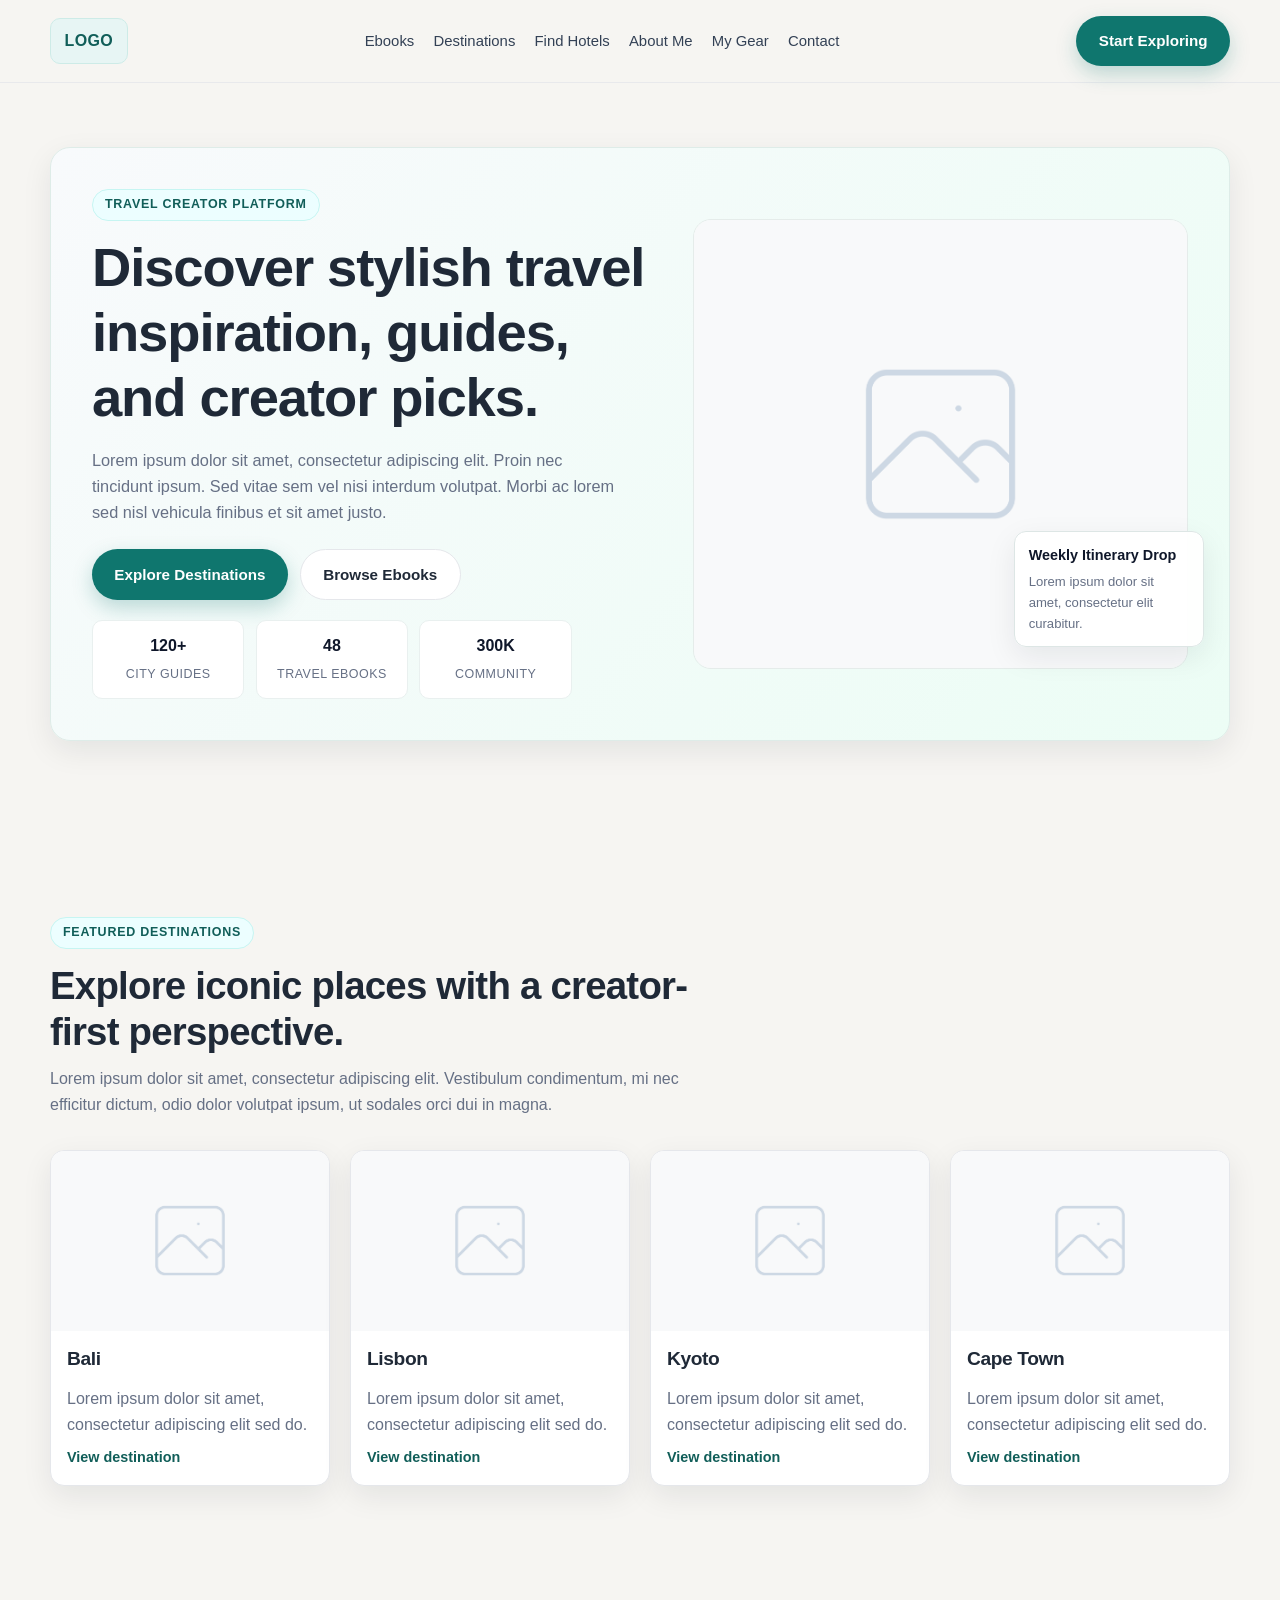
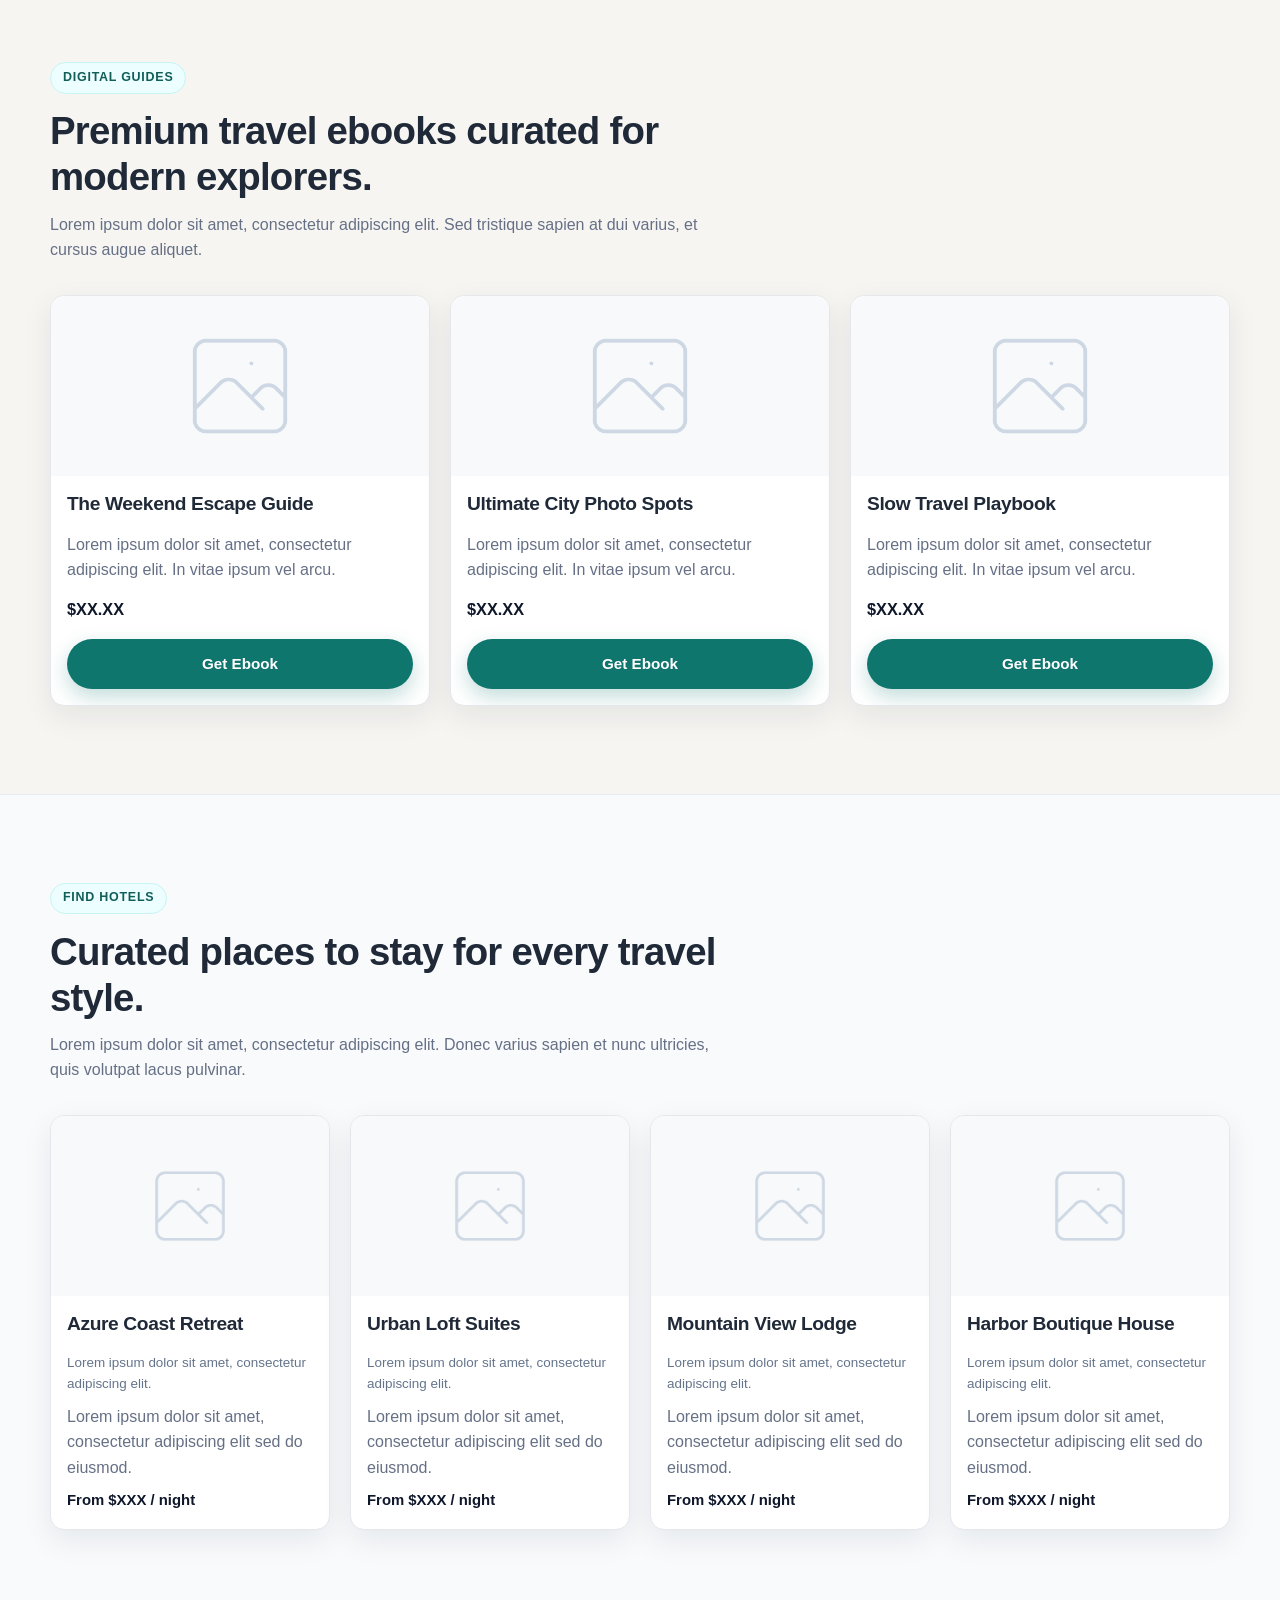
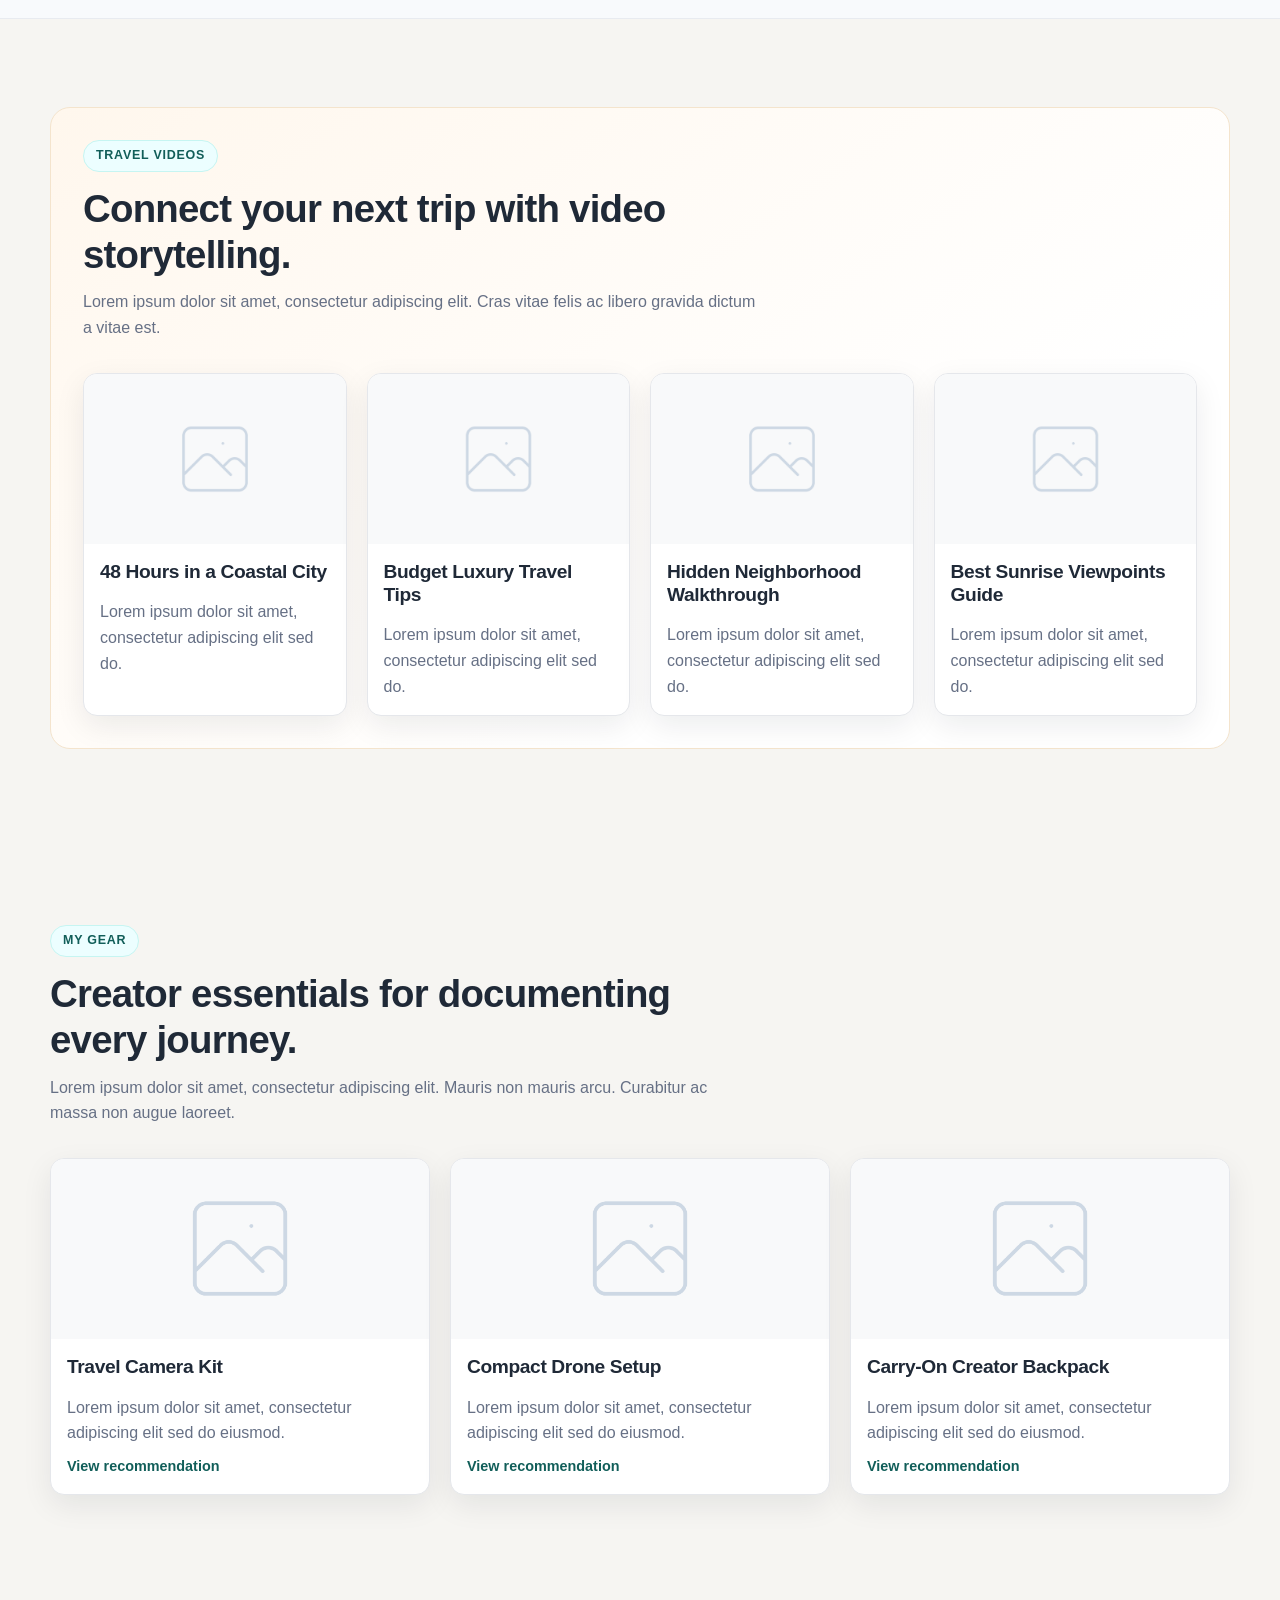
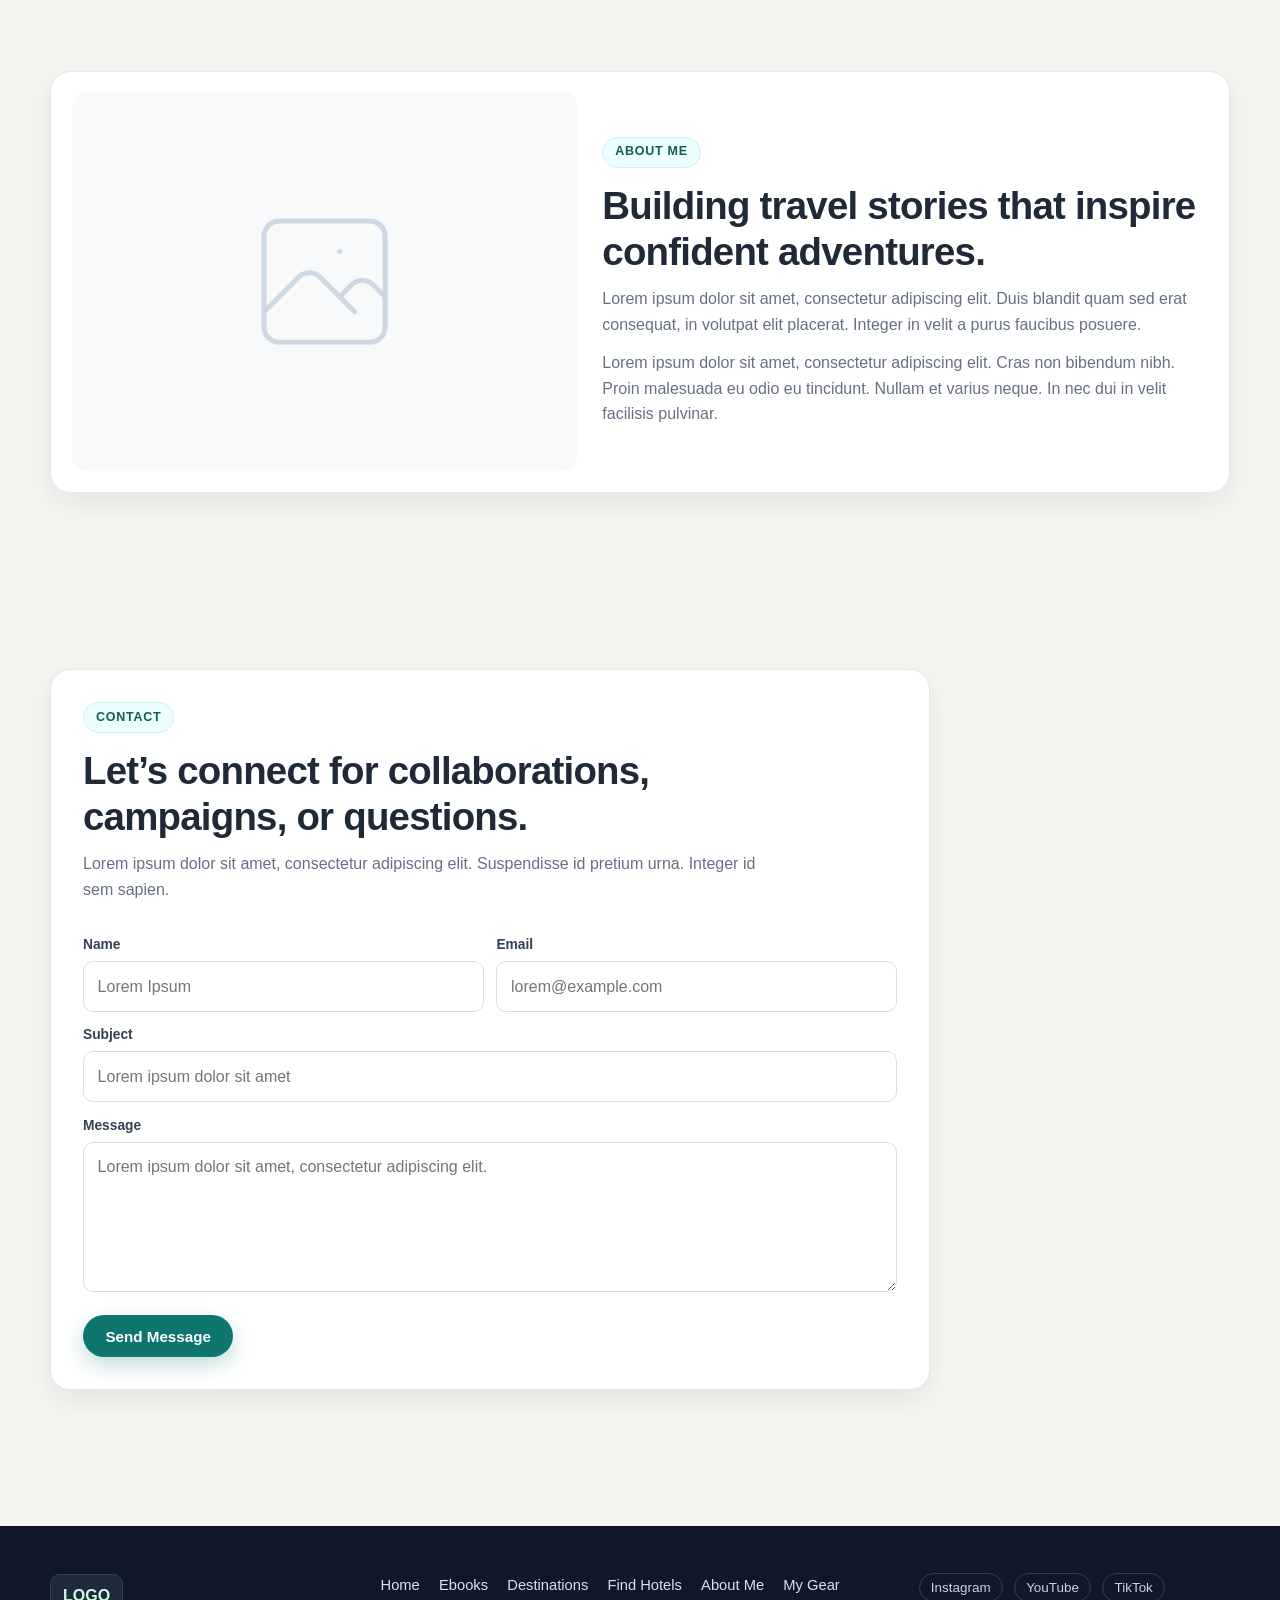
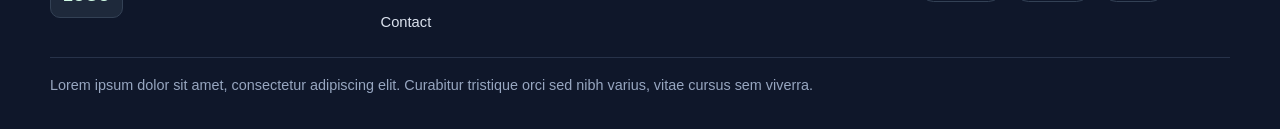
==== commit 2737c4e3: "Fix homepage structure, nav links, remove hotel search mockup - Remove duplicate HTML and anchor-bas" ====
--- a/index.html
+++ b/index.html
@@ -3,8 +3,604 @@
 <head>
   <meta charset="UTF-8">
   <meta name="viewport" content="width=device-width, initial-scale=1.0">
-  <title>Home | Travel Creator Platform</title>
-  <link rel="stylesheet" href="styles.css">
+  <title>Travel Creator Platform Mockup</title>
+  <style>
+    :root {
+      --bg: #f6f5f2;
+      --surface: #ffffff;
+      --surface-soft: #f9fafb;
+      --text: #1f2937;
+      --muted: #667085;
+      --primary: #0f766e;
+      --primary-dark: #115e59;
+      --accent: #f59e0b;
+      --border: #e5e7eb;
+      --shadow: 0 10px 30px rgba(15, 23, 42, 0.08);
+      --radius-lg: 20px;
+      --radius-md: 14px;
+      --radius-sm: 10px;
+      --container: 1180px;
+    }
+
+    * {
+      box-sizing: border-box;
+      margin: 0;
+      padding: 0;
+    }
+
+    body {
+      font-family: "Inter", "Segoe UI", Roboto, Helvetica, Arial, sans-serif;
+      background: var(--bg);
+      color: var(--text);
+      line-height: 1.6;
+    }
+
+    img {
+      max-width: 100%;
+      display: block;
+    }
+
+    a {
+      color: inherit;
+      text-decoration: none;
+    }
+
+    .container {
+      width: min(var(--container), calc(100% - 3rem));
+      margin: 0 auto;
+    }
+
+    section {
+      padding: 5.5rem 0;
+    }
+
+    .section-head {
+      max-width: 680px;
+      margin-bottom: 2rem;
+    }
+
+    .eyebrow {
+      display: inline-block;
+      background: #ecfeff;
+      color: var(--primary-dark);
+      border: 1px solid #c6f5f2;
+      padding: 0.3rem 0.75rem;
+      border-radius: 999px;
+      font-size: 0.78rem;
+      font-weight: 700;
+      text-transform: uppercase;
+      letter-spacing: 0.06em;
+      margin-bottom: 0.9rem;
+    }
+
+    h1, h2, h3 {
+      line-height: 1.2;
+      letter-spacing: -0.02em;
+    }
+
+    h1 {
+      font-size: clamp(2rem, 4.5vw, 3.4rem);
+      margin-bottom: 1rem;
+    }
+
+    h2 {
+      font-size: clamp(1.7rem, 3.2vw, 2.4rem);
+      margin-bottom: 0.7rem;
+    }
+
+    h3 {
+      font-size: 1.2rem;
+      margin-bottom: 0.5rem;
+    }
+
+    p {
+      color: var(--muted);
+    }
+
+    .btn {
+      display: inline-flex;
+      align-items: center;
+      justify-content: center;
+      gap: 0.45rem;
+      border: none;
+      border-radius: 999px;
+      padding: 0.78rem 1.4rem;
+      font-weight: 600;
+      font-size: 0.95rem;
+      cursor: pointer;
+      transition: all 0.2s ease;
+    }
+
+    .btn-primary {
+      background: var(--primary);
+      color: #ffffff;
+      box-shadow: 0 8px 20px rgba(15, 118, 110, 0.25);
+    }
+
+    .btn-primary:hover {
+      background: var(--primary-dark);
+      transform: translateY(-1px);
+    }
+
+    .btn-outline {
+      background: #ffffff;
+      color: var(--text);
+      border: 1px solid var(--border);
+    }
+
+    .btn-outline:hover {
+      border-color: #cfd6e1;
+      background: #fbfbfb;
+    }
+
+    .top-nav {
+      position: sticky;
+      top: 0;
+      z-index: 20;
+      background: rgba(246, 245, 242, 0.92);
+      backdrop-filter: blur(10px);
+      border-bottom: 1px solid rgba(229, 231, 235, 0.8);
+    }
+
+    .nav-inner {
+      display: flex;
+      align-items: center;
+      justify-content: space-between;
+      gap: 1rem;
+      min-height: 82px;
+    }
+
+    .logo {
+      background: #e7f5f4;
+      border: 1px solid #cdebe7;
+      color: var(--primary-dark);
+      font-weight: 800;
+      border-radius: 10px;
+      padding: 0.55rem 0.85rem;
+      letter-spacing: 0.02em;
+      white-space: nowrap;
+    }
+
+    .nav-links {
+      display: flex;
+      flex-wrap: wrap;
+      align-items: center;
+      justify-content: center;
+      gap: 1rem;
+      list-style: none;
+      font-size: 0.93rem;
+      color: #334155;
+      font-weight: 500;
+    }
+
+    .nav-links a {
+      padding: 0.35rem 0.1rem;
+      border-bottom: 2px solid transparent;
+      transition: border-color 0.2s ease, color 0.2s ease;
+    }
+
+    .has-dropdown {
+      position: relative;
+    }
+
+    .dropdown-menu {
+      position: absolute;
+      top: calc(100% + 0.6rem);
+      left: 0;
+      list-style: none;
+      min-width: 190px;
+      padding: 0.5rem;
+      background: #ffffff;
+      border: 1px solid var(--border);
+      border-radius: 12px;
+      box-shadow: var(--shadow);
+      display: grid;
+      gap: 0.2rem;
+      opacity: 0;
+      visibility: hidden;
+      transform: translateY(8px);
+      transition: opacity 0.2s ease, transform 0.2s ease, visibility 0.2s ease;
+      z-index: 30;
+    }
+
+    .dropdown-menu a {
+      display: block;
+      border-radius: 8px;
+      padding: 0.45rem 0.55rem;
+      border-bottom: none;
+      font-size: 0.9rem;
+      color: #334155;
+    }
+
+    .dropdown-menu a:hover {
+      background: #f3f6fb;
+      color: var(--primary-dark);
+    }
+
+    .has-dropdown:hover .dropdown-menu,
+    .has-dropdown:focus-within .dropdown-menu {
+      opacity: 1;
+      visibility: visible;
+      transform: translateY(0);
+    }
+
+    .nav-links a:hover {
+      color: var(--primary-dark);
+      border-color: #9fe6de;
+    }
+
+    .hero {
+      padding-top: 4rem;
+    }
+
+    .hero-shell {
+      display: grid;
+      grid-template-columns: 1.15fr 1fr;
+      gap: 2rem;
+      align-items: center;
+      background: linear-gradient(130deg, #f8fafc 0%, #ecfdf5 100%);
+      border: 1px solid #deece8;
+      border-radius: var(--radius-lg);
+      padding: clamp(1.4rem, 3.2vw, 3rem);
+      box-shadow: var(--shadow);
+      position: relative;
+      overflow: hidden;
+    }
+
+    .hero-copy p {
+      max-width: 58ch;
+      margin-bottom: 1.5rem;
+      font-size: 1.02rem;
+    }
+
+    .hero-actions {
+      display: flex;
+      flex-wrap: wrap;
+      gap: 0.75rem;
+      margin-bottom: 1.25rem;
+    }
+
+    .mini-stats {
+      display: grid;
+      grid-template-columns: repeat(3, minmax(80px, 1fr));
+      gap: 0.7rem;
+      max-width: 480px;
+    }
+
+    .mini-stats div {
+      background: #ffffff;
+      border: 1px solid #e9f0ef;
+      border-radius: var(--radius-sm);
+      padding: 0.75rem;
+      text-align: center;
+    }
+
+    .mini-stats strong {
+      display: block;
+      color: #0f172a;
+      font-size: 1rem;
+      margin-bottom: 0.1rem;
+    }
+
+    .mini-stats span {
+      color: var(--muted);
+      font-size: 0.78rem;
+      text-transform: uppercase;
+      letter-spacing: 0.04em;
+    }
+
+    .hero-media {
+      position: relative;
+    }
+
+    .hero-media img {
+      width: 100%;
+      height: 450px;
+      object-fit: cover;
+      border-radius: 18px;
+      border: 1px solid #e5ecea;
+    }
+
+    .floating-card {
+      position: absolute;
+      right: -1rem;
+      bottom: 1.4rem;
+      background: rgba(255, 255, 255, 0.95);
+      border: 1px solid #dde6e5;
+      border-radius: 12px;
+      box-shadow: var(--shadow);
+      padding: 0.75rem 0.85rem;
+      max-width: 190px;
+    }
+
+    .floating-card strong {
+      font-size: 0.9rem;
+      display: block;
+      color: #0f172a;
+      margin-bottom: 0.2rem;
+    }
+
+    .floating-card p {
+      font-size: 0.82rem;
+    }
+
+    .card-grid {
+      display: grid;
+      gap: 1.25rem;
+    }
+
+    .dest-grid {
+      grid-template-columns: repeat(4, minmax(0, 1fr));
+    }
+
+    .ebook-grid,
+    .gear-grid {
+      grid-template-columns: repeat(3, minmax(0, 1fr));
+    }
+
+    .hotel-grid,
+    .video-grid {
+      grid-template-columns: repeat(4, minmax(0, 1fr));
+    }
+
+    .card {
+      background: var(--surface);
+      border: 1px solid var(--border);
+      border-radius: var(--radius-md);
+      overflow: hidden;
+      box-shadow: var(--shadow);
+      display: flex;
+      flex-direction: column;
+      min-height: 100%;
+    }
+
+    .card img {
+      width: 100%;
+      height: 180px;
+      object-fit: cover;
+    }
+
+    .card-content {
+      padding: 1rem;
+      display: flex;
+      flex-direction: column;
+      gap: 0.55rem;
+      flex-grow: 1;
+    }
+
+    .card-link {
+      margin-top: auto;
+      color: var(--primary-dark);
+      font-weight: 700;
+      font-size: 0.9rem;
+    }
+
+    .price {
+      color: #0f172a;
+      font-weight: 800;
+      font-size: 1.02rem;
+      margin: 0.25rem 0 0.55rem;
+    }
+
+    .hotels-section {
+      background: #f8fafc;
+      border-top: 1px solid #e8ebf0;
+      border-bottom: 1px solid #e8ebf0;
+    }
+
+    .hotel-meta {
+      font-size: 0.84rem;
+      color: #64748b;
+    }
+
+    .hotel-price {
+      margin-top: auto;
+      font-weight: 700;
+      color: #0f172a;
+      font-size: 0.93rem;
+    }
+
+    .youtube-wrap {
+      background: linear-gradient(145deg, #fff7ed 0%, #fff 70%);
+      border: 1px solid #f4e4cd;
+      border-radius: var(--radius-lg);
+      padding: clamp(1.2rem, 2.5vw, 2rem);
+    }
+
+    .video-card img {
+      height: 170px;
+    }
+
+    .about-grid {
+      display: grid;
+      grid-template-columns: 1fr 1.2fr;
+      gap: 1.6rem;
+      align-items: center;
+      background: #ffffff;
+      border: 1px solid var(--border);
+      border-radius: var(--radius-lg);
+      box-shadow: var(--shadow);
+      padding: 1.3rem;
+    }
+
+    .about-grid img {
+      border-radius: 14px;
+      min-height: 320px;
+      object-fit: cover;
+    }
+
+    .about-content p + p {
+      margin-top: 0.8rem;
+    }
+
+    .contact-wrap {
+      max-width: 880px;
+      background: #ffffff;
+      border: 1px solid var(--border);
+      border-radius: var(--radius-lg);
+      padding: clamp(1.2rem, 2.5vw, 2rem);
+      box-shadow: var(--shadow);
+    }
+
+    form {
+      margin-top: 1rem;
+    }
+
+    .form-grid {
+      display: grid;
+      grid-template-columns: repeat(2, minmax(0, 1fr));
+      gap: 0.8rem;
+      margin-bottom: 0.8rem;
+    }
+
+    label {
+      display: block;
+      font-size: 0.86rem;
+      color: #344054;
+      margin-bottom: 0.3rem;
+      font-weight: 600;
+    }
+
+    input,
+    textarea {
+      width: 100%;
+      border: 1px solid #d9dee8;
+      border-radius: 10px;
+      padding: 0.72rem 0.85rem;
+      font: inherit;
+      color: var(--text);
+      background: #fff;
+    }
+
+    textarea {
+      min-height: 150px;
+      resize: vertical;
+    }
+
+    .footer {
+      background: #0f172a;
+      color: #dbe2ee;
+      padding: 3rem 0 2rem;
+      margin-top: 3rem;
+    }
+
+    .footer-top {
+      display: grid;
+      grid-template-columns: 1.2fr 2fr 1.2fr;
+      gap: 1.2rem;
+      align-items: start;
+      margin-bottom: 1.4rem;
+    }
+
+    .footer-logo {
+      display: inline-block;
+      background: #1e293b;
+      border: 1px solid #334155;
+      border-radius: 10px;
+      color: #d1fae5;
+      font-weight: 800;
+      padding: 0.5rem 0.75rem;
+    }
+
+    .footer-links {
+      list-style: none;
+      display: flex;
+      flex-wrap: wrap;
+      gap: 0.85rem 1.2rem;
+      font-size: 0.92rem;
+    }
+
+    .social-links {
+      list-style: none;
+      display: flex;
+      flex-wrap: wrap;
+      gap: 0.7rem;
+      justify-content: flex-start;
+    }
+
+    .social-links a {
+      border: 1px solid #334155;
+      border-radius: 999px;
+      padding: 0.38rem 0.7rem;
+      font-size: 0.84rem;
+      color: #cbd5e1;
+    }
+
+    .footer-note {
+      border-top: 1px solid #273249;
+      padding-top: 1rem;
+      font-size: 0.9rem;
+      color: #97a6c0;
+    }
+
+    @media (max-width: 1080px) {
+      .hero-shell,
+      .about-grid {
+        grid-template-columns: 1fr;
+      }
+
+      .dest-grid {
+        grid-template-columns: repeat(2, minmax(0, 1fr));
+      }
+
+      .ebook-grid,
+      .hotel-grid,
+      .video-grid,
+      .gear-grid {
+        grid-template-columns: repeat(2, minmax(0, 1fr));
+      }
+
+      .footer-top {
+        grid-template-columns: 1fr;
+      }
+    }
+
+    @media (max-width: 700px) {
+      .container {
+        width: min(var(--container), calc(100% - 1.4rem));
+      }
+
+      section {
+        padding: 4rem 0;
+      }
+
+      .nav-inner {
+        flex-wrap: wrap;
+        justify-content: center;
+        padding: 0.8rem 0;
+      }
+
+      .nav-links {
+        justify-content: center;
+      }
+
+      .dropdown-menu {
+        position: static;
+        opacity: 1;
+        visibility: visible;
+        transform: none;
+        min-width: 0;
+        margin-top: 0.45rem;
+      }
+
+      .dest-grid,
+      .ebook-grid,
+      .hotel-grid,
+      .video-grid,
+      .gear-grid,
+      .form-grid {
+        grid-template-columns: 1fr;
+      }
+
+      .hero-media img {
+        height: 300px;
+      }
+
+      .floating-card {
+        right: 0.8rem;
+      }
+    }
+  </style>
 </head>
 <body>
   <header class="top-nav">
@@ -33,780 +629,6 @@
     </div>
   </header>
 
-  <main>
-    <section>
-      <div class="container hero-shell">
-        <div>
-          <span class="eyebrow">Travel Creator Platform</span>
-          <h1>Discover stylish travel inspiration, guides, and creator picks.</h1>
-          <p>
-            Lorem ipsum dolor sit amet, consectetur adipiscing elit. Proin nec tincidunt ipsum. Sed vitae sem vel nisi interdum
-            volutpat. Morbi ac lorem sed nisl vehicula finibus et sit amet justo.
-          </p>
-          <div class="hero-actions">
-            <a class="btn btn-primary" href="destinations.html">Explore Destinations</a>
-            <a class="btn btn-outline" href="ebooks.html">Browse Ebooks</a>
-          </div>
-        </div>
-        <div class="hero-media">
-          <img src="general-img-landscape.png" alt="Travel hero placeholder image">
-        </div>
-      </div>
-    </section>
-
-    <section>
-      <div class="container">
-        <div class="section-head">
-          <span class="eyebrow">Explore Sections</span>
-          <h2>Each area now has its own independent page.</h2>
-          <p>Lorem ipsum dolor sit amet, consectetur adipiscing elit. Ut varius, sem ac lobortis dignissim.</p>
-        </div>
-        <div class="card-grid grid-4">
-          <article class="card">
-            <img src="general-img-landscape.png" alt="Destinations preview placeholder">
-            <div class="card-content">
-              <h3>Destinations</h3>
-              <p>Lorem ipsum dolor sit amet, consectetur adipiscing elit.</p>
-              <a class="card-link" href="destinations.html">Go to page</a>
-            </div>
-          </article>
-          <article class="card">
-            <img src="general-img-landscape.png" alt="Ebooks preview placeholder">
-            <div class="card-content">
-              <h3>Ebooks</h3>
-              <p>Lorem ipsum dolor sit amet, consectetur adipiscing elit.</p>
-              <a class="card-link" href="ebooks.html">Go to page</a>
-            </div>
-          </article>
-          <article class="card">
-            <img src="general-img-landscape.png" alt="Hotels preview placeholder">
-            <div class="card-content">
-              <h3>Find Hotels</h3>
-              <p>Lorem ipsum dolor sit amet, consectetur adipiscing elit.</p>
-              <a class="card-link" href="hotels.html">Go to page</a>
-            </div>
-          </article>
-          <article class="card">
-            <img src="general-img-landscape.png" alt="Travel videos preview placeholder">
-            <div class="card-content">
-              <h3>Travel Content</h3>
-              <p>Lorem ipsum dolor sit amet, consectetur adipiscing elit.</p>
-              <a class="card-link" href="videos.html">Go to page</a>
-            </div>
-          </article>
-          <article class="card">
-            <img src="general-img-landscape.png" alt="My gear preview placeholder">
-            <div class="card-content">
-              <h3>My Gear</h3>
-              <p>Lorem ipsum dolor sit amet, consectetur adipiscing elit.</p>
-              <a class="card-link" href="gear.html">Go to page</a>
-            </div>
-          </article>
-          <article class="card">
-            <img src="general-img-landscape.png" alt="About me preview placeholder">
-            <div class="card-content">
-              <h3>About Me</h3>
-              <p>Lorem ipsum dolor sit amet, consectetur adipiscing elit.</p>
-              <a class="card-link" href="about.html">Go to page</a>
-            </div>
-          </article>
-          <article class="card">
-            <img src="general-img-landscape.png" alt="Contact preview placeholder">
-            <div class="card-content">
-              <h3>Contact</h3>
-              <p>Lorem ipsum dolor sit amet, consectetur adipiscing elit.</p>
-              <a class="card-link" href="contact.html">Go to page</a>
-            </div>
-          </article>
-        </div>
-      </div>
-    </section>
-  </main>
-
-  <footer class="footer">
-    <div class="container">
-      <div class="footer-top">
-        <div><a class="footer-logo" href="index.html">LOGO</a></div>
-        <nav aria-label="Footer navigation">
-          <ul class="footer-links">
-            <li><a href="index.html">Home</a></li>
-            <li><a href="ebooks.html">Ebooks</a></li>
-            <li><a href="destinations.html">Destinations</a></li>
-            <li><a href="hotels.html">Find Hotels</a></li>
-            <li><a href="videos.html">Travel Content</a></li>
-            <li><a href="about.html">About Me</a></li>
-            <li><a href="gear.html">My Gear</a></li>
-            <li><a href="contact.html">Contact</a></li>
-          </ul>
-        </nav>
-        <ul class="social-links" aria-label="Social links placeholders">
-          <li><a href="#">Instagram</a></li>
-          <li><a href="#">YouTube</a></li>
-          <li><a href="#">TikTok</a></li>
-        </ul>
-      </div>
-      <p class="footer-note">Lorem ipsum dolor sit amet, consectetur adipiscing elit. Curabitur tristique orci sed nibh varius.</p>
-    </div>
-  </footer>
-</body>
-</html>
-<!DOCTYPE html>
-<html lang="en">
-<head>
-  <meta charset="UTF-8">
-  <meta name="viewport" content="width=device-width, initial-scale=1.0">
-  <title>Travel Creator Platform Mockup</title>
-  <style>
-    :root {
-      --bg: #f6f5f2;
-      --surface: #ffffff;
-      --surface-soft: #f9fafb;
-      --text: #1f2937;
-      --muted: #667085;
-      --primary: #0f766e;
-      --primary-dark: #115e59;
-      --accent: #f59e0b;
-      --border: #e5e7eb;
-      --shadow: 0 10px 30px rgba(15, 23, 42, 0.08);
-      --radius-lg: 20px;
-      --radius-md: 14px;
-      --radius-sm: 10px;
-      --container: 1180px;
-    }
-
-    * {
-      box-sizing: border-box;
-      margin: 0;
-      padding: 0;
-    }
-
-    body {
-      font-family: "Inter", "Segoe UI", Roboto, Helvetica, Arial, sans-serif;
-      background: var(--bg);
-      color: var(--text);
-      line-height: 1.6;
-    }
-
-    img {
-      max-width: 100%;
-      display: block;
-    }
-
-    a {
-      color: inherit;
-      text-decoration: none;
-    }
-
-    .container {
-      width: min(var(--container), calc(100% - 3rem));
-      margin: 0 auto;
-    }
-
-    section {
-      padding: 5.5rem 0;
-    }
-
-    .section-head {
-      max-width: 680px;
-      margin-bottom: 2rem;
-    }
-
-    .eyebrow {
-      display: inline-block;
-      background: #ecfeff;
-      color: var(--primary-dark);
-      border: 1px solid #c6f5f2;
-      padding: 0.3rem 0.75rem;
-      border-radius: 999px;
-      font-size: 0.78rem;
-      font-weight: 700;
-      text-transform: uppercase;
-      letter-spacing: 0.06em;
-      margin-bottom: 0.9rem;
-    }
-
-    h1, h2, h3 {
-      line-height: 1.2;
-      letter-spacing: -0.02em;
-    }
-
-    h1 {
-      font-size: clamp(2rem, 4.5vw, 3.4rem);
-      margin-bottom: 1rem;
-    }
-
-    h2 {
-      font-size: clamp(1.7rem, 3.2vw, 2.4rem);
-      margin-bottom: 0.7rem;
-    }
-
-    h3 {
-      font-size: 1.2rem;
-      margin-bottom: 0.5rem;
-    }
-
-    p {
-      color: var(--muted);
-    }
-
-    .btn {
-      display: inline-flex;
-      align-items: center;
-      justify-content: center;
-      gap: 0.45rem;
-      border: none;
-      border-radius: 999px;
-      padding: 0.78rem 1.4rem;
-      font-weight: 600;
-      font-size: 0.95rem;
-      cursor: pointer;
-      transition: all 0.2s ease;
-    }
-
-    .btn-primary {
-      background: var(--primary);
-      color: #ffffff;
-      box-shadow: 0 8px 20px rgba(15, 118, 110, 0.25);
-    }
-
-    .btn-primary:hover {
-      background: var(--primary-dark);
-      transform: translateY(-1px);
-    }
-
-    .btn-outline {
-      background: #ffffff;
-      color: var(--text);
-      border: 1px solid var(--border);
-    }
-
-    .btn-outline:hover {
-      border-color: #cfd6e1;
-      background: #fbfbfb;
-    }
-
-    .top-nav {
-      position: sticky;
-      top: 0;
-      z-index: 20;
-      background: rgba(246, 245, 242, 0.92);
-      backdrop-filter: blur(10px);
-      border-bottom: 1px solid rgba(229, 231, 235, 0.8);
-    }
-
-    .nav-inner {
-      display: flex;
-      align-items: center;
-      justify-content: space-between;
-      gap: 1rem;
-      min-height: 82px;
-    }
-
-    .logo {
-      background: #e7f5f4;
-      border: 1px solid #cdebe7;
-      color: var(--primary-dark);
-      font-weight: 800;
-      border-radius: 10px;
-      padding: 0.55rem 0.85rem;
-      letter-spacing: 0.02em;
-      white-space: nowrap;
-    }
-
-    .nav-links {
-      display: flex;
-      flex-wrap: wrap;
-      align-items: center;
-      justify-content: center;
-      gap: 1rem;
-      list-style: none;
-      font-size: 0.93rem;
-      color: #334155;
-      font-weight: 500;
-    }
-
-    .nav-links a {
-      padding: 0.35rem 0.1rem;
-      border-bottom: 2px solid transparent;
-      transition: border-color 0.2s ease, color 0.2s ease;
-    }
-
-    .has-dropdown {
-      position: relative;
-    }
-
-    .dropdown-menu {
-      position: absolute;
-      top: calc(100% + 0.6rem);
-      left: 0;
-      list-style: none;
-      min-width: 190px;
-      padding: 0.5rem;
-      background: #ffffff;
-      border: 1px solid var(--border);
-      border-radius: 12px;
-      box-shadow: var(--shadow);
-      display: grid;
-      gap: 0.2rem;
-      opacity: 0;
-      visibility: hidden;
-      transform: translateY(8px);
-      transition: opacity 0.2s ease, transform 0.2s ease, visibility 0.2s ease;
-      z-index: 30;
-    }
-
-    .dropdown-menu a {
-      display: block;
-      border-radius: 8px;
-      padding: 0.45rem 0.55rem;
-      border-bottom: none;
-      font-size: 0.9rem;
-      color: #334155;
-    }
-
-    .dropdown-menu a:hover {
-      background: #f3f6fb;
-      color: var(--primary-dark);
-    }
-
-    .has-dropdown:hover .dropdown-menu,
-    .has-dropdown:focus-within .dropdown-menu {
-      opacity: 1;
-      visibility: visible;
-      transform: translateY(0);
-    }
-
-    .nav-links a:hover {
-      color: var(--primary-dark);
-      border-color: #9fe6de;
-    }
-
-    .hero {
-      padding-top: 4rem;
-    }
-
-    .hero-shell {
-      display: grid;
-      grid-template-columns: 1.15fr 1fr;
-      gap: 2rem;
-      align-items: center;
-      background: linear-gradient(130deg, #f8fafc 0%, #ecfdf5 100%);
-      border: 1px solid #deece8;
-      border-radius: var(--radius-lg);
-      padding: clamp(1.4rem, 3.2vw, 3rem);
-      box-shadow: var(--shadow);
-      position: relative;
-      overflow: hidden;
-    }
-
-    .hero-copy p {
-      max-width: 58ch;
-      margin-bottom: 1.5rem;
-      font-size: 1.02rem;
-    }
-
-    .hero-actions {
-      display: flex;
-      flex-wrap: wrap;
-      gap: 0.75rem;
-      margin-bottom: 1.25rem;
-    }
-
-    .mini-stats {
-      display: grid;
-      grid-template-columns: repeat(3, minmax(80px, 1fr));
-      gap: 0.7rem;
-      max-width: 480px;
-    }
-
-    .mini-stats div {
-      background: #ffffff;
-      border: 1px solid #e9f0ef;
-      border-radius: var(--radius-sm);
-      padding: 0.75rem;
-      text-align: center;
-    }
-
-    .mini-stats strong {
-      display: block;
-      color: #0f172a;
-      font-size: 1rem;
-      margin-bottom: 0.1rem;
-    }
-
-    .mini-stats span {
-      color: var(--muted);
-      font-size: 0.78rem;
-      text-transform: uppercase;
-      letter-spacing: 0.04em;
-    }
-
-    .hero-media {
-      position: relative;
-    }
-
-    .hero-media img {
-      width: 100%;
-      height: 450px;
-      object-fit: cover;
-      border-radius: 18px;
-      border: 1px solid #e5ecea;
-    }
-
-    .floating-card {
-      position: absolute;
-      right: -1rem;
-      bottom: 1.4rem;
-      background: rgba(255, 255, 255, 0.95);
-      border: 1px solid #dde6e5;
-      border-radius: 12px;
-      box-shadow: var(--shadow);
-      padding: 0.75rem 0.85rem;
-      max-width: 190px;
-    }
-
-    .floating-card strong {
-      font-size: 0.9rem;
-      display: block;
-      color: #0f172a;
-      margin-bottom: 0.2rem;
-    }
-
-    .floating-card p {
-      font-size: 0.82rem;
-    }
-
-    .card-grid {
-      display: grid;
-      gap: 1.25rem;
-    }
-
-    .dest-grid {
-      grid-template-columns: repeat(4, minmax(0, 1fr));
-    }
-
-    .ebook-grid,
-    .gear-grid {
-      grid-template-columns: repeat(3, minmax(0, 1fr));
-    }
-
-    .hotel-grid,
-    .video-grid {
-      grid-template-columns: repeat(4, minmax(0, 1fr));
-    }
-
-    .card {
-      background: var(--surface);
-      border: 1px solid var(--border);
-      border-radius: var(--radius-md);
-      overflow: hidden;
-      box-shadow: var(--shadow);
-      display: flex;
-      flex-direction: column;
-      min-height: 100%;
-    }
-
-    .card img {
-      width: 100%;
-      height: 180px;
-      object-fit: cover;
-    }
-
-    .card-content {
-      padding: 1rem;
-      display: flex;
-      flex-direction: column;
-      gap: 0.55rem;
-      flex-grow: 1;
-    }
-
-    .card-link {
-      margin-top: auto;
-      color: var(--primary-dark);
-      font-weight: 700;
-      font-size: 0.9rem;
-    }
-
-    .price {
-      color: #0f172a;
-      font-weight: 800;
-      font-size: 1.02rem;
-      margin: 0.25rem 0 0.55rem;
-    }
-
-    .hotels-section {
-      background: #f8fafc;
-      border-top: 1px solid #e8ebf0;
-      border-bottom: 1px solid #e8ebf0;
-    }
-
-    .search-mock {
-      background: #ffffff;
-      border: 1px solid var(--border);
-      border-radius: 16px;
-      box-shadow: var(--shadow);
-      padding: 0.8rem;
-      display: grid;
-      grid-template-columns: 1.25fr 1fr 1fr auto;
-      gap: 0.65rem;
-      margin-bottom: 1.5rem;
-    }
-
-    .search-chip {
-      background: var(--surface-soft);
-      border: 1px solid #e8eaef;
-      border-radius: 12px;
-      padding: 0.72rem 0.85rem;
-      color: #475467;
-      font-size: 0.9rem;
-    }
-
-    .hotel-meta {
-      font-size: 0.84rem;
-      color: #64748b;
-    }
-
-    .hotel-price {
-      margin-top: auto;
-      font-weight: 700;
-      color: #0f172a;
-      font-size: 0.93rem;
-    }
-
-    .youtube-wrap {
-      background: linear-gradient(145deg, #fff7ed 0%, #fff 70%);
-      border: 1px solid #f4e4cd;
-      border-radius: var(--radius-lg);
-      padding: clamp(1.2rem, 2.5vw, 2rem);
-    }
-
-    .video-card img {
-      height: 170px;
-    }
-
-    .about-grid {
-      display: grid;
-      grid-template-columns: 1fr 1.2fr;
-      gap: 1.6rem;
-      align-items: center;
-      background: #ffffff;
-      border: 1px solid var(--border);
-      border-radius: var(--radius-lg);
-      box-shadow: var(--shadow);
-      padding: 1.3rem;
-    }
-
-    .about-grid img {
-      border-radius: 14px;
-      min-height: 320px;
-      object-fit: cover;
-    }
-
-    .about-content p + p {
-      margin-top: 0.8rem;
-    }
-
-    .contact-wrap {
-      max-width: 880px;
-      background: #ffffff;
-      border: 1px solid var(--border);
-      border-radius: var(--radius-lg);
-      padding: clamp(1.2rem, 2.5vw, 2rem);
-      box-shadow: var(--shadow);
-    }
-
-    form {
-      margin-top: 1rem;
-    }
-
-    .form-grid {
-      display: grid;
-      grid-template-columns: repeat(2, minmax(0, 1fr));
-      gap: 0.8rem;
-      margin-bottom: 0.8rem;
-    }
-
-    label {
-      display: block;
-      font-size: 0.86rem;
-      color: #344054;
-      margin-bottom: 0.3rem;
-      font-weight: 600;
-    }
-
-    input,
-    textarea {
-      width: 100%;
-      border: 1px solid #d9dee8;
-      border-radius: 10px;
-      padding: 0.72rem 0.85rem;
-      font: inherit;
-      color: var(--text);
-      background: #fff;
-    }
-
-    textarea {
-      min-height: 150px;
-      resize: vertical;
-    }
-
-    .footer {
-      background: #0f172a;
-      color: #dbe2ee;
-      padding: 3rem 0 2rem;
-      margin-top: 3rem;
-    }
-
-    .footer-top {
-      display: grid;
-      grid-template-columns: 1.2fr 2fr 1.2fr;
-      gap: 1.2rem;
-      align-items: start;
-      margin-bottom: 1.4rem;
-    }
-
-    .footer-logo {
-      display: inline-block;
-      background: #1e293b;
-      border: 1px solid #334155;
-      border-radius: 10px;
-      color: #d1fae5;
-      font-weight: 800;
-      padding: 0.5rem 0.75rem;
-    }
-
-    .footer-links {
-      list-style: none;
-      display: flex;
-      flex-wrap: wrap;
-      gap: 0.85rem 1.2rem;
-      font-size: 0.92rem;
-    }
-
-    .social-links {
-      list-style: none;
-      display: flex;
-      flex-wrap: wrap;
-      gap: 0.7rem;
-      justify-content: flex-start;
-    }
-
-    .social-links a {
-      border: 1px solid #334155;
-      border-radius: 999px;
-      padding: 0.38rem 0.7rem;
-      font-size: 0.84rem;
-      color: #cbd5e1;
-    }
-
-    .footer-note {
-      border-top: 1px solid #273249;
-      padding-top: 1rem;
-      font-size: 0.9rem;
-      color: #97a6c0;
-    }
-
-    @media (max-width: 1080px) {
-      .hero-shell,
-      .about-grid {
-        grid-template-columns: 1fr;
-      }
-
-      .dest-grid {
-        grid-template-columns: repeat(2, minmax(0, 1fr));
-      }
-
-      .ebook-grid,
-      .hotel-grid,
-      .video-grid,
-      .gear-grid {
-        grid-template-columns: repeat(2, minmax(0, 1fr));
-      }
-
-      .search-mock {
-        grid-template-columns: 1fr 1fr;
-      }
-
-      .footer-top {
-        grid-template-columns: 1fr;
-      }
-    }
-
-    @media (max-width: 700px) {
-      .container {
-        width: min(var(--container), calc(100% - 1.4rem));
-      }
-
-      section {
-        padding: 4rem 0;
-      }
-
-      .nav-inner {
-        flex-wrap: wrap;
-        justify-content: center;
-        padding: 0.8rem 0;
-      }
-
-      .nav-links {
-        justify-content: center;
-      }
-
-      .dropdown-menu {
-        position: static;
-        opacity: 1;
-        visibility: visible;
-        transform: none;
-        min-width: 0;
-        margin-top: 0.45rem;
-      }
-
-      .dest-grid,
-      .ebook-grid,
-      .hotel-grid,
-      .video-grid,
-      .gear-grid,
-      .form-grid,
-      .search-mock {
-        grid-template-columns: 1fr;
-      }
-
-      .hero-media img {
-        height: 300px;
-      }
-
-      .floating-card {
-        right: 0.8rem;
-      }
-    }
-  </style>
-</head>
-<body>
-  <header class="top-nav">
-    <div class="container nav-inner">
-      <a class="logo" href="#">LOGO</a>
-      <nav aria-label="Main navigation">
-        <ul class="nav-links">
-          <li><a href="#ebooks">Ebooks</a></li>
-          <li class="has-dropdown">
-            <a href="#destinations" aria-haspopup="true">Destinations</a>
-            <ul class="dropdown-menu" aria-label="Random destination links">
-              <li><a href="#destinations">Marrakech</a></li>
-              <li><a href="#destinations">Reykjavik</a></li>
-              <li><a href="#destinations">Seoul</a></li>
-              <li><a href="#destinations">Cartagena</a></li>
-              <li><a href="#destinations">Queenstown</a></li>
-            </ul>
-          </li>
-          <li><a href="#find-hotels">Find Hotels</a></li>
-          <li><a href="#about">About Me</a></li>
-          <li><a href="#gear">My Gear</a></li>
-          <li><a href="#contact">Contact</a></li>
-        </ul>
-      </nav>
-      <a class="btn btn-primary" href="#">Start Exploring</a>
-    </div>
-  </header>
-
   <main id="home">
     <section class="hero">
       <div class="container hero-shell">
@@ -943,12 +765,6 @@
             Lorem ipsum dolor sit amet, consectetur adipiscing elit. Donec varius sapien et nunc ultricies, quis volutpat lacus
             pulvinar.
           </p>
-        </div>
-        <div class="search-mock" aria-label="Hotel search UI mockup">
-          <div class="search-chip">Destination</div>
-          <div class="search-chip">Check-in / Check-out</div>
-          <div class="search-chip">Guests</div>
-          <button class="btn btn-primary" type="button">Search</button>
         </div>
         <div class="card-grid hotel-grid">
           <article class="card">
@@ -1129,17 +945,17 @@
     <div class="container">
       <div class="footer-top">
         <div>
-          <a class="footer-logo" href="#">LOGO</a>
+          <a class="footer-logo" href="index.html">LOGO</a>
         </div>
         <nav aria-label="Footer navigation">
           <ul class="footer-links">
-            <li><a href="#home">Home</a></li>
-            <li><a href="#ebooks">Ebooks</a></li>
-            <li><a href="#destinations">Destinations</a></li>
-            <li><a href="#find-hotels">Find Hotels</a></li>
-            <li><a href="#about">About Me</a></li>
-            <li><a href="#gear">My Gear</a></li>
-            <li><a href="#contact">Contact</a></li>
+            <li><a href="index.html">Home</a></li>
+            <li><a href="ebooks.html">Ebooks</a></li>
+            <li><a href="destinations.html">Destinations</a></li>
+            <li><a href="hotels.html">Find Hotels</a></li>
+            <li><a href="about.html">About Me</a></li>
+            <li><a href="gear.html">My Gear</a></li>
+            <li><a href="contact.html">Contact</a></li>
           </ul>
         </nav>
         <ul class="social-links" aria-label="Social links placeholders">
